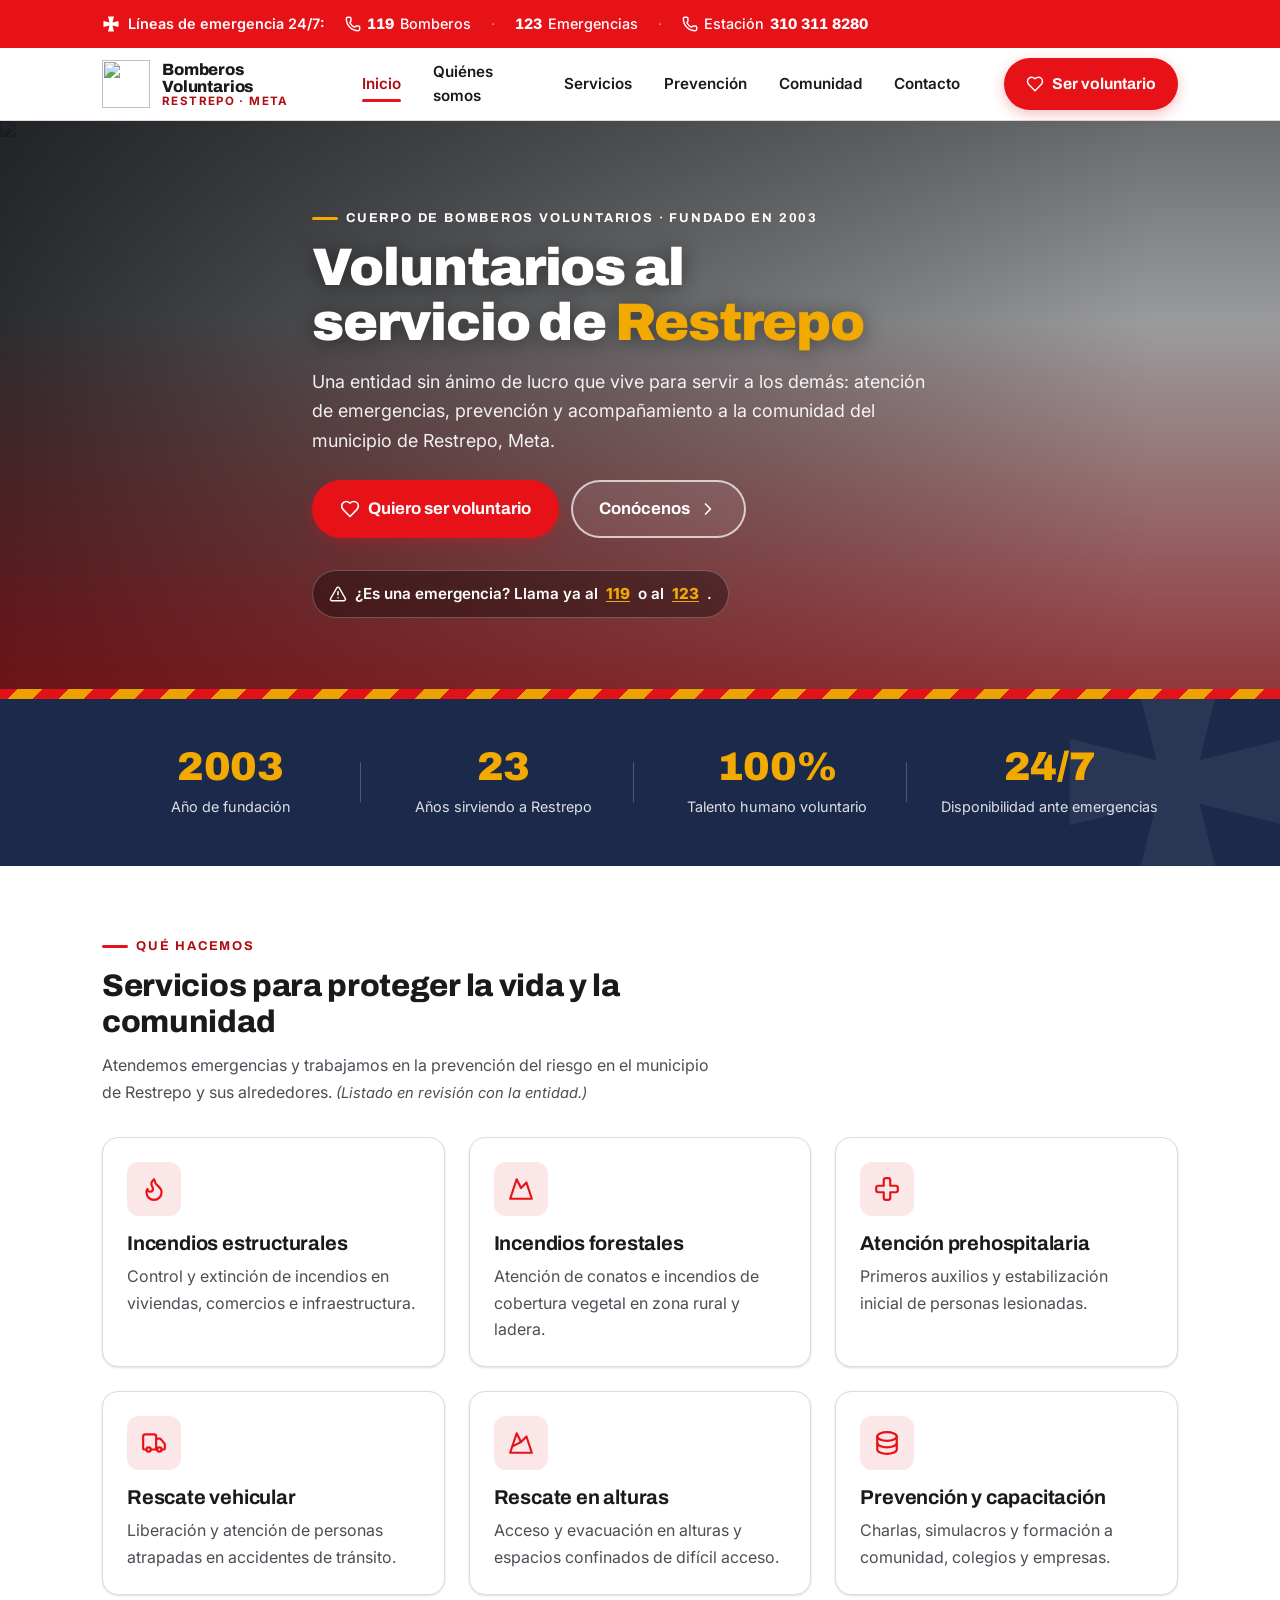
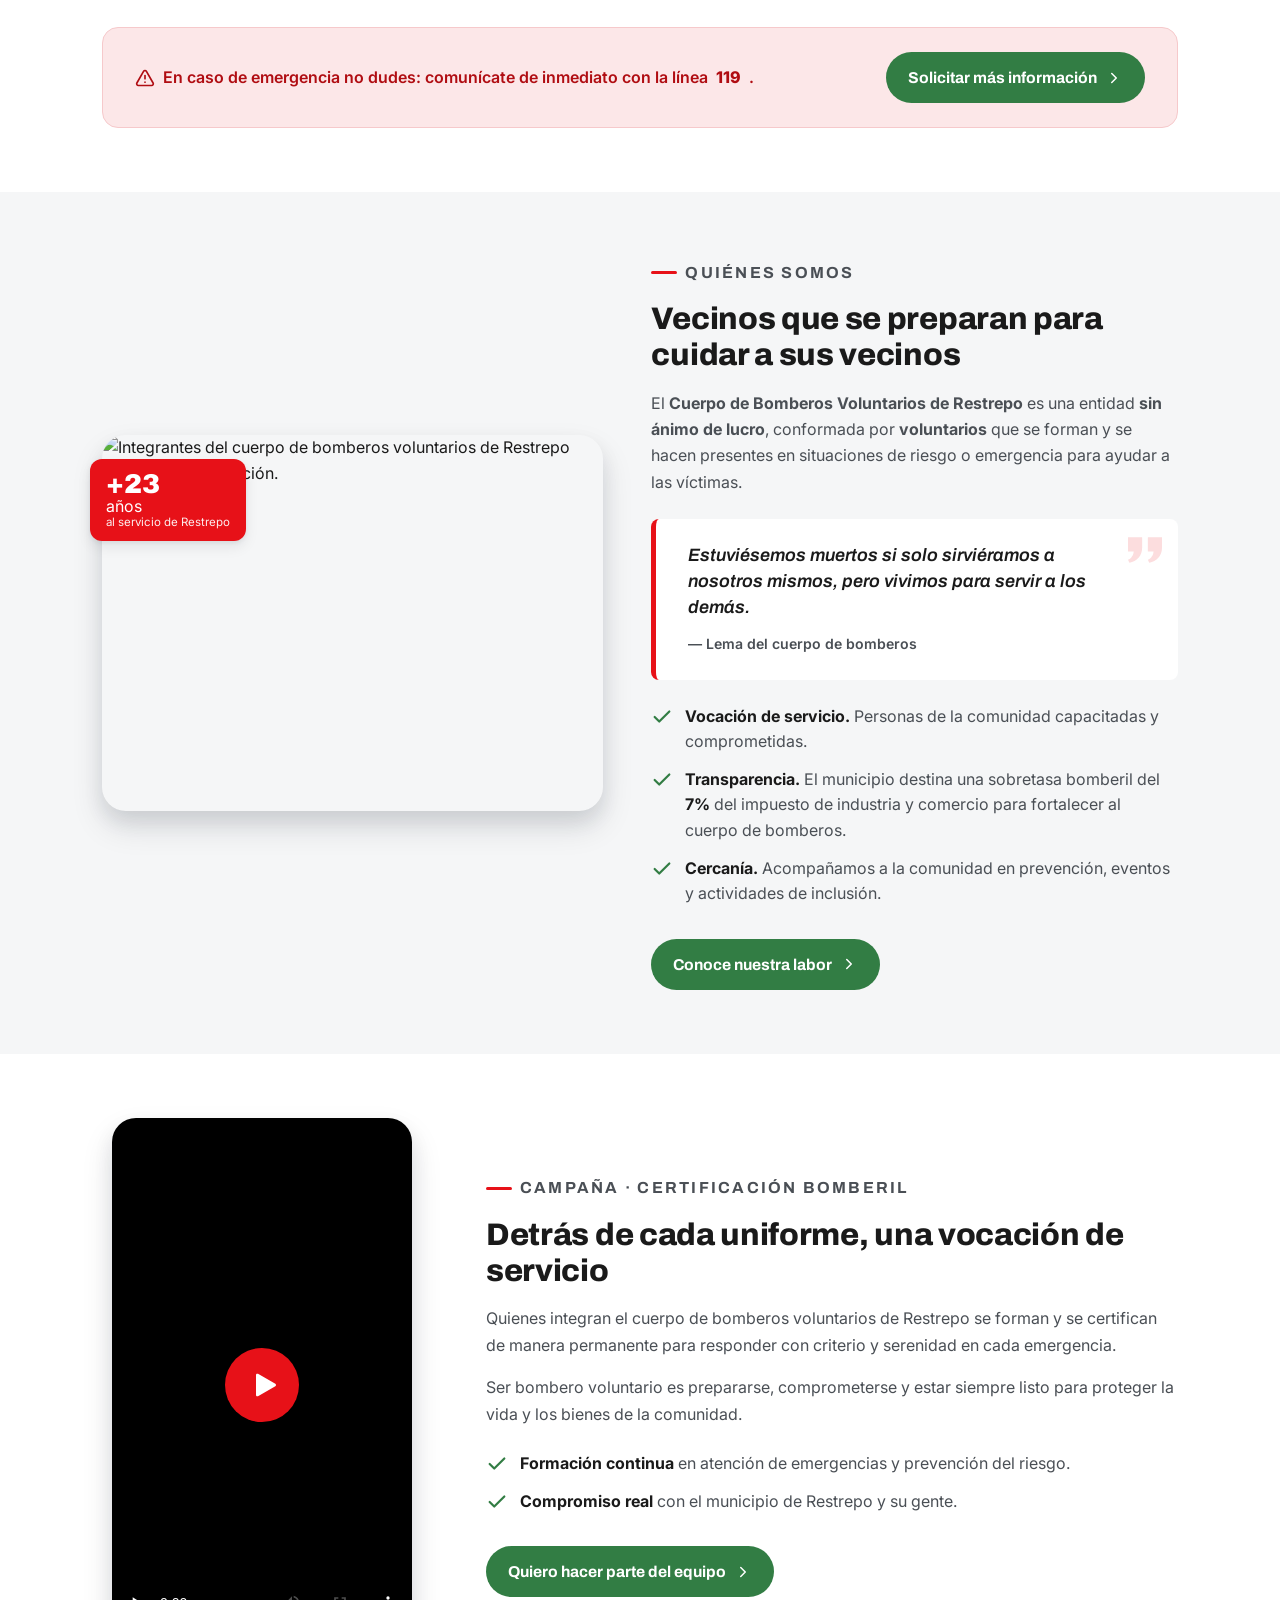
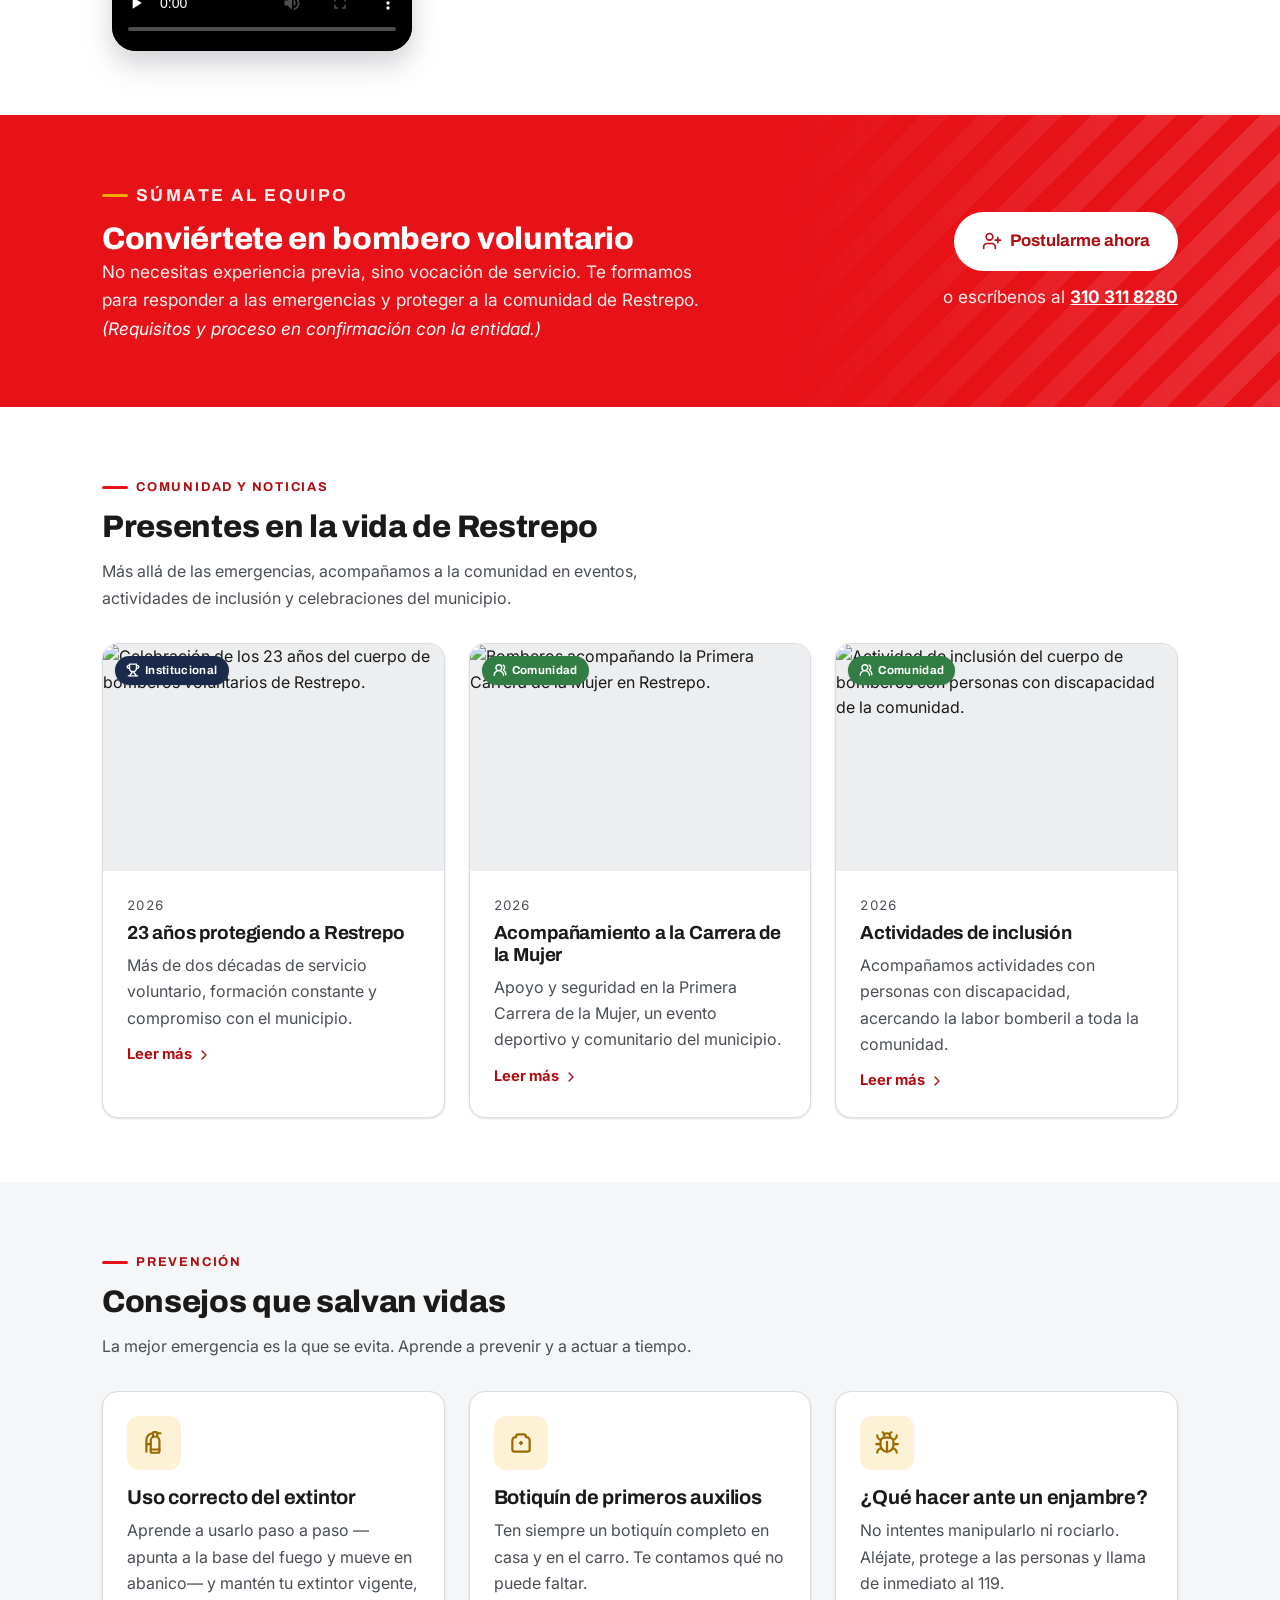
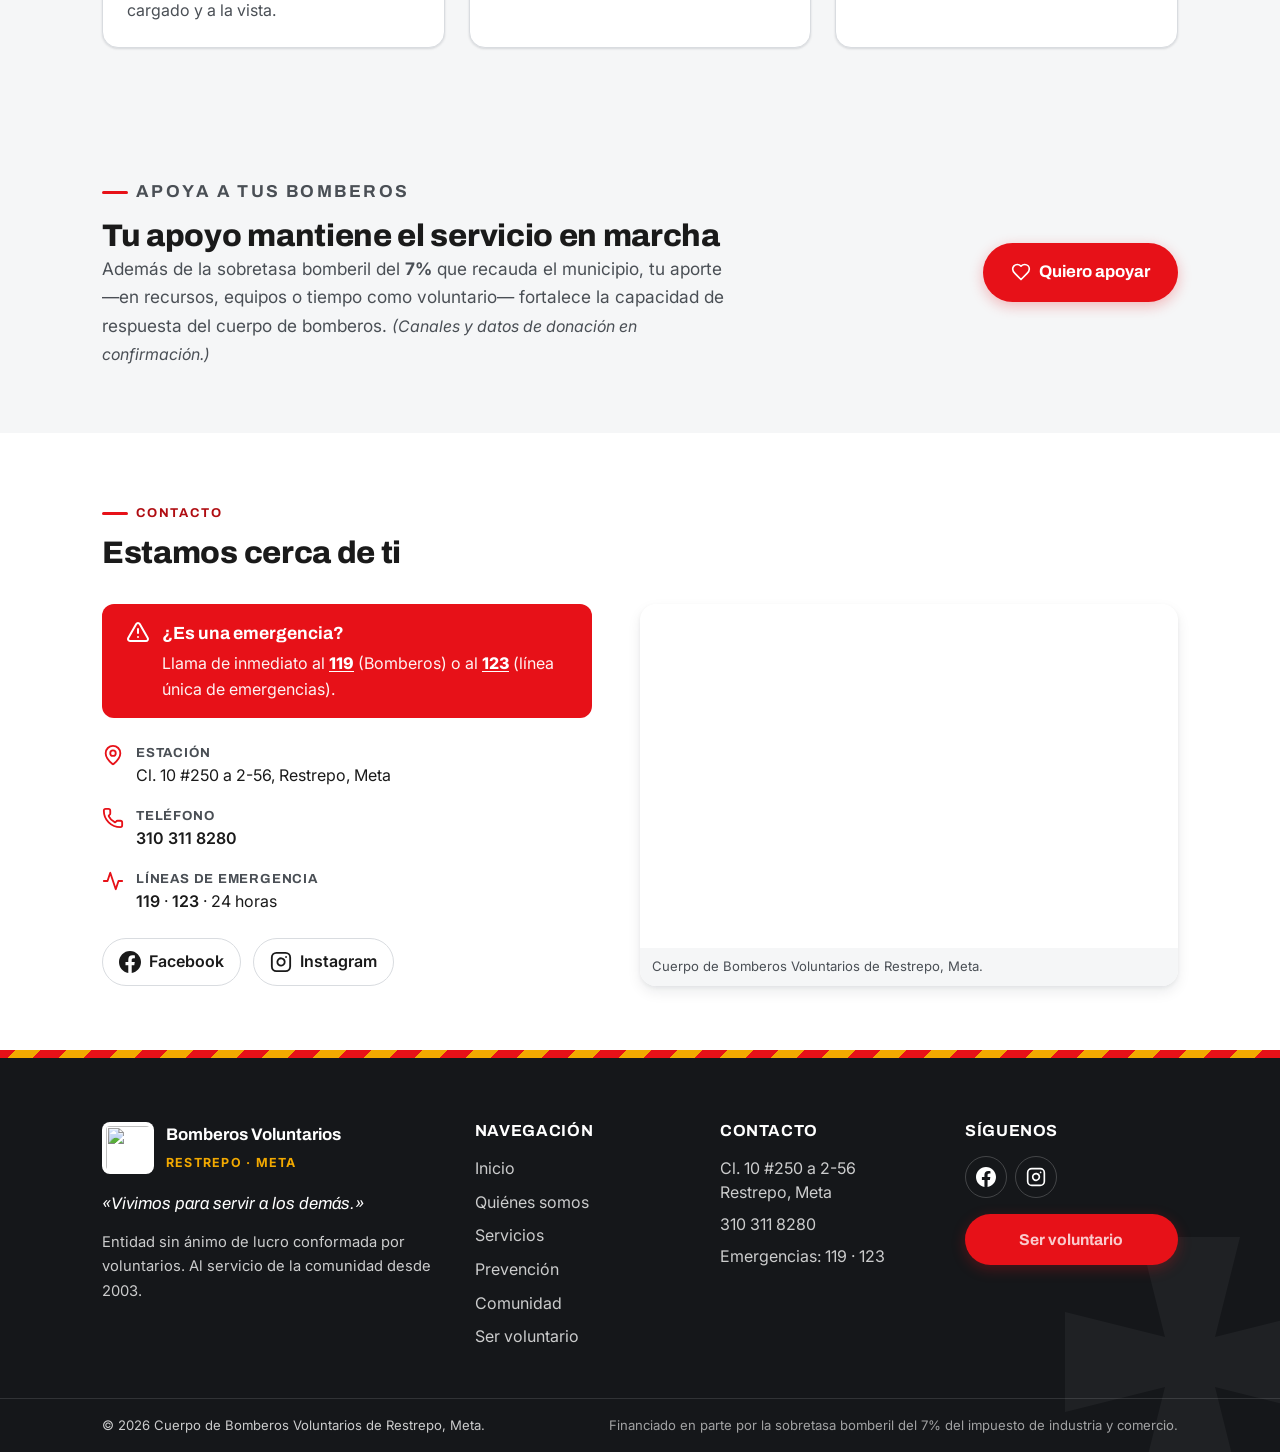
==== web/index.html @ 1cd90f81 "Landing page Bomberos Restrepo + despliegue Railway (Caddy) - Sitio estatico en web/ (HTML/CSS/JS): " ====
<!DOCTYPE html>
<html lang="es-CO">
<head>
  <meta charset="UTF-8" />
  <meta name="viewport" content="width=device-width, initial-scale=1" />
  <meta name="theme-color" content="#E71118" />

  <!-- SEO -->
  <title>Bomberos Voluntarios de Restrepo (Meta) — Al servicio de la comunidad</title>
  <meta name="description" content="Cuerpo de Bomberos Voluntarios de Restrepo, Meta. Sin ánimo de lucro, al servicio de la comunidad desde 2003. Conoce nuestros servicios, hazte voluntario y apóyanos. Emergencias 119 · 123." />
  <link rel="canonical" href="https://bomberosrestrepo.org/" />

  <!-- Open Graph / Twitter -->
  <meta property="og:type" content="website" />
  <meta property="og:url" content="https://bomberosrestrepo.org/" />
  <meta property="og:locale" content="es_CO" />
  <meta property="og:site_name" content="Bomberos Voluntarios de Restrepo" />
  <meta property="og:title" content="Bomberos Voluntarios de Restrepo (Meta)" />
  <meta property="og:description" content="Voluntarios al servicio de Restrepo desde 2003. Servicios, voluntariado y cómo apoyarnos. Emergencias 119 · 123." />
  <meta property="og:image" content="https://res.cloudinary.com/dxpt1bcki/image/upload/f_auto,q_auto,w_1200,h_630,c_fill,g_auto/v1/bomberos-restrepo/foto-grupal" />
  <meta property="og:image:width" content="1200" />
  <meta property="og:image:height" content="630" />
  <meta property="og:image:alt" content="Equipo de bomberos voluntarios de Restrepo frente a la estación y sus máquinas." />
  <meta name="twitter:card" content="summary_large_image" />
  <meta name="twitter:image:alt" content="Equipo de bomberos voluntarios de Restrepo frente a la estación y sus máquinas." />

  <!-- Favicon (logo Cloudinary; pendiente versión SVG oficial) -->
  <link rel="icon" type="image/png" href="https://res.cloudinary.com/dxpt1bcki/image/upload/f_auto,q_auto,w_64,h_64,c_fit/v1/bomberos-restrepo/loogo-bomberos-sin-fondo" />
  <link rel="apple-touch-icon" href="https://res.cloudinary.com/dxpt1bcki/image/upload/f_auto,q_auto,w_180,h_180,c_fit,b_white/v1/bomberos-restrepo/loogo-bomberos-sin-fondo" />

  <!-- Fuentes (prototipo: Google Fonts no bloqueante; producción: auto-alojar en /static/fonts/) -->
  <link rel="preconnect" href="https://fonts.googleapis.com" />
  <link rel="preconnect" href="https://fonts.gstatic.com" crossorigin />
  <link rel="preload" as="style" href="https://fonts.googleapis.com/css2?family=Archivo:wght@500;600;700;800;900&family=Inter:wght@400;500;600;700&display=swap" />
  <link href="https://fonts.googleapis.com/css2?family=Archivo:wght@500;600;700;800;900&family=Inter:wght@400;500;600;700&display=swap" rel="stylesheet" media="print" onload="this.media='all'" />
  <noscript><link href="https://fonts.googleapis.com/css2?family=Archivo:wght@500;600;700;800;900&family=Inter:wght@400;500;600;700&display=swap" rel="stylesheet" /></noscript>

  <!-- Preload del hero (LCP) -->
  <link rel="preload" as="image" fetchpriority="high"
    href="https://res.cloudinary.com/dxpt1bcki/image/upload/f_auto,q_auto,w_1600/v1/bomberos-restrepo/foto-grupal" />

  <!-- Marca JS activo antes de pintar (gobierna el estado inicial de .reveal) -->
  <script>document.documentElement.classList.add('js');</script>
  <link rel="stylesheet" href="assets/css/styles.css" />

  <!-- JSON-LD: Organización + Negocio local -->
  <script type="application/ld+json">
  {
    "@context": "https://schema.org",
    "@type": ["NGO", "FireStation", "LocalBusiness"],
    "name": "Cuerpo de Bomberos Voluntarios de Restrepo",
    "alternateName": "Bomberos Restrepo Meta",
    "url": "https://bomberosrestrepo.org/",
    "logo": "https://res.cloudinary.com/dxpt1bcki/image/upload/f_auto,q_auto,w_512/v1/bomberos-restrepo/logo-bomberos",
    "image": "https://res.cloudinary.com/dxpt1bcki/image/upload/f_auto,q_auto,w_1200/v1/bomberos-restrepo/foto-grupal",
    "description": "Entidad sin ánimo de lucro conformada por voluntarios, al servicio de la comunidad de Restrepo (Meta) desde 2003. Atención de emergencias, prevención y acompañamiento comunitario.",
    "slogan": "Estuviésemos muertos si solo sirviéramos a nosotros mismos, pero vivimos para servir a los demás",
    "foundingDate": "2003",
    "telephone": "+573103118280",
    "address": {
      "@type": "PostalAddress",
      "streetAddress": "Cl. 10 #250 a 2-56",
      "addressLocality": "Restrepo",
      "addressRegion": "Meta",
      "addressCountry": "CO"
    },
    "geo": {
      "@type": "GeoCoordinates",
      "latitude": 4.256225,
      "longitude": -73.571052
    },
    "hasMap": "https://www.google.com/maps?q=4.256225,-73.571052",
    "sameAs": [
      "https://www.facebook.com/bomberos.restrepometa",
      "https://www.instagram.com/bomberosrestrepometa"
    ],
    "areaServed": "Restrepo, Meta, Colombia"
  }
  </script>
</head>

<body>
  <a class="skip-link" href="#main">Saltar al contenido principal</a>

  <!-- =================== BARRA SUPERIOR STICKY (emergencia + navbar) =================== -->
  <div class="topbar" id="topbar">

    <!-- Barra de emergencia -->
    <div class="emergency-bar">
      <div class="container emergency-bar__inner">
        <span class="emergency-bar__label">
          <svg class="ico" width="18" height="18" viewBox="0 0 24 24" fill="currentColor" aria-hidden="true"><path d="M10 10 8 2h8l-2 8 8-2v8l-8-2 2 8H8l2-8-8 2V8z"/></svg>
          <span class="u-hide-mobile">Líneas de emergencia 24/7:</span>
        </span>
        <a class="emergency-bar__line" href="tel:119" aria-label="Llamar a Bomberos, línea de emergencia 119">
          <svg class="ico" width="16" height="16" viewBox="0 0 24 24" fill="none" stroke="currentColor" stroke-width="2.2" stroke-linecap="round" stroke-linejoin="round" aria-hidden="true"><path d="M13.832 16.568a1 1 0 0 0 1.213-.303l.355-.465A2 2 0 0 1 17 15h3a2 2 0 0 1 2 2v3a2 2 0 0 1-2 2A18 18 0 0 1 2 4a2 2 0 0 1 2-2h3a2 2 0 0 1 2 2v3a2 2 0 0 1-.8 1.6l-.468.351a1 1 0 0 0-.292 1.233 14 14 0 0 0 6.392 6.384"/></svg>
          <strong>119</strong> <span class="u-hide-mobile">Bomberos</span>
        </a>
        <span class="emergency-bar__sep" aria-hidden="true">·</span>
        <a class="emergency-bar__line" href="tel:123" aria-label="Llamar a la línea única de emergencias 123">
          <strong>123</strong> <span class="u-hide-mobile">Emergencias</span>
        </a>
        <span class="emergency-bar__sep" aria-hidden="true">·</span>
        <a class="emergency-bar__line emergency-bar__line--phone" href="tel:+573103118280" aria-label="Llamar a la estación, 310 311 8280">
          <svg class="ico" width="16" height="16" viewBox="0 0 24 24" fill="none" stroke="currentColor" stroke-width="2.2" stroke-linecap="round" stroke-linejoin="round" aria-hidden="true"><path d="M13.832 16.568a1 1 0 0 0 1.213-.303l.355-.465A2 2 0 0 1 17 15h3a2 2 0 0 1 2 2v3a2 2 0 0 1-2 2A18 18 0 0 1 2 4a2 2 0 0 1 2-2h3a2 2 0 0 1 2 2v3a2 2 0 0 1-.8 1.6l-.468.351a1 1 0 0 0-.292 1.233 14 14 0 0 0 6.392 6.384"/></svg>
          <span class="u-hide-mobile">Estación </span><strong>310 311 8280</strong>
        </a>
      </div>
    </div>

    <!-- Navbar -->
    <header class="site-header" id="site-header">
      <div class="container site-header__inner">
        <a class="brand" href="#inicio" aria-label="Inicio — Bomberos Voluntarios de Restrepo">
          <img class="brand__logo"
            src="https://res.cloudinary.com/dxpt1bcki/image/upload/f_auto,q_auto,w_120,c_fit/v1/bomberos-restrepo/loogo-bomberos-sin-fondo"
            alt="" width="56" height="56" decoding="async" aria-hidden="true" />
          <span class="brand__text">
            <span class="brand__name">Bomberos Voluntarios</span>
            <span class="brand__place">Restrepo · Meta</span>
          </span>
        </a>

        <nav class="nav" aria-label="Navegación principal">
          <button class="nav__toggle" id="navToggle" aria-expanded="false" aria-controls="navMenu" aria-label="Abrir menú de navegación">
            <svg class="nav__toggle-open" width="26" height="26" viewBox="0 0 24 24" fill="none" stroke="currentColor" stroke-width="2.2" stroke-linecap="round" stroke-linejoin="round" aria-hidden="true"><path d="M4 6h16M4 12h16M4 18h16"/></svg>
            <svg class="nav__toggle-close" width="26" height="26" viewBox="0 0 24 24" fill="none" stroke="currentColor" stroke-width="2.2" stroke-linecap="round" stroke-linejoin="round" aria-hidden="true"><path d="M18 6 6 18M6 6l12 12"/></svg>
          </button>

          <div class="nav__menu" id="navMenu">
            <button class="nav__close" id="navClose" type="button" aria-label="Cerrar menú de navegación">
              <svg width="26" height="26" viewBox="0 0 24 24" fill="none" stroke="currentColor" stroke-width="2.2" stroke-linecap="round" stroke-linejoin="round" aria-hidden="true"><path d="M18 6 6 18M6 6l12 12"/></svg>
            </button>
            <ul class="nav__list">
              <li><a class="nav__link" href="#inicio" aria-current="page">Inicio</a></li>
              <li><a class="nav__link" href="#quienes-somos">Quiénes somos</a></li>
              <li><a class="nav__link" href="#servicios">Servicios</a></li>
              <li><a class="nav__link" href="#prevencion">Prevención</a></li>
              <li><a class="nav__link" href="#comunidad">Comunidad</a></li>
              <li><a class="nav__link" href="#contacto">Contacto</a></li>
            </ul>
            <a class="btn btn--primary nav__cta" href="#voluntariado">
              <svg class="ico" width="18" height="18" viewBox="0 0 24 24" fill="none" stroke="currentColor" stroke-width="2" stroke-linecap="round" stroke-linejoin="round" aria-hidden="true"><path d="M19 14c1.49-1.46 3-3.21 3-5.5A5.5 5.5 0 0 0 16.5 3c-1.76 0-3 .5-4.5 2-1.5-1.5-2.74-2-4.5-2A5.5 5.5 0 0 0 2 8.5c0 2.3 1.5 4.05 3 5.5l7 7Z"/></svg>
            Ser voluntario</a>
          </div>
        </nav>
      </div>
    </header>
  </div>
  <div class="nav__scrim" id="navScrim" hidden></div>

  <main id="main">

    <!-- =================== HERO =================== -->
    <section class="hero" id="inicio">
      <div class="hero__media">
        <img class="hero__img"
          src="https://res.cloudinary.com/dxpt1bcki/image/upload/f_auto,q_auto,w_1600/v1/bomberos-restrepo/foto-grupal"
          srcset="https://res.cloudinary.com/dxpt1bcki/image/upload/f_auto,q_auto,w_768/v1/bomberos-restrepo/foto-grupal 768w,
                  https://res.cloudinary.com/dxpt1bcki/image/upload/f_auto,q_auto,w_1280/v1/bomberos-restrepo/foto-grupal 1280w,
                  https://res.cloudinary.com/dxpt1bcki/image/upload/f_auto,q_auto,w_1920/v1/bomberos-restrepo/foto-grupal 1920w"
          sizes="100vw"
          alt="Equipo de bomberos voluntarios de Restrepo en uniforme frente a la estación y sus máquinas."
          width="1600" height="1067" fetchpriority="high" decoding="async" />
      </div>
      <div class="hero__overlay" aria-hidden="true"></div>
      <div class="hero__chevrons" aria-hidden="true"></div>

      <div class="container hero__content">
        <p class="kicker kicker--light">Cuerpo de Bomberos Voluntarios · Fundado en 2003</p>
        <h1 class="hero__title">Voluntarios al servicio de <span class="text-accent hero__place">Restrepo</span></h1>
        <p class="hero__lede">Una entidad sin ánimo de lucro que vive para servir a los demás:
          atención de emergencias, prevención y acompañamiento a la comunidad del municipio de Restrepo, Meta.</p>
        <div class="hero__actions">
          <a class="btn btn--primary btn--lg" href="#voluntariado">
            <svg class="ico" width="20" height="20" viewBox="0 0 24 24" fill="none" stroke="currentColor" stroke-width="2" stroke-linecap="round" stroke-linejoin="round" aria-hidden="true"><path d="M19 14c1.49-1.46 3-3.21 3-5.5A5.5 5.5 0 0 0 16.5 3c-1.76 0-3 .5-4.5 2-1.5-1.5-2.74-2-4.5-2A5.5 5.5 0 0 0 2 8.5c0 2.3 1.5 4.05 3 5.5l7 7Z"/></svg>
          Quiero ser voluntario</a>
          <a class="btn btn--ghost-light btn--lg" href="#quienes-somos">
            Conócenos
            <svg class="ico" width="20" height="20" viewBox="0 0 24 24" fill="none" stroke="currentColor" stroke-width="2" stroke-linecap="round" stroke-linejoin="round" aria-hidden="true"><path d="m9 18 6-6-6-6"/></svg>
          </a>
        </div>
        <p class="hero__emergency">
          <svg class="ico" width="18" height="18" viewBox="0 0 24 24" fill="none" stroke="currentColor" stroke-width="2" stroke-linecap="round" stroke-linejoin="round" aria-hidden="true"><path d="m21.73 18-8-14a2 2 0 0 0-3.48 0l-8 14A2 2 0 0 0 4 21h16a2 2 0 0 0 1.73-3Z"/><path d="M12 9v4"/><path d="M12 17h.01"/></svg>
          ¿Es una emergencia? Llama ya al <a href="tel:119">119</a> o al <a href="tel:123">123</a>.
        </p>
      </div>
    </section>

    <!-- =================== STATS =================== -->
    <section class="stats" aria-label="Cifras del cuerpo de bomberos">
      <div class="container stats__grid">
        <div class="stat reveal">
          <span class="stat__num" data-count="2003" data-suffix="" data-plain="true">2003</span>
          <span class="stat__label">Año de fundación</span>
        </div>
        <div class="stat reveal" data-reveal-delay="60">
          <span class="stat__num" data-count="23" data-suffix="">23</span>
          <span class="stat__label">Años sirviendo a Restrepo</span>
        </div>
        <div class="stat reveal" data-reveal-delay="120">
          <span class="stat__num" data-count="100" data-suffix="%">100%</span>
          <span class="stat__label">Talento humano voluntario</span>
        </div>
        <div class="stat reveal" data-reveal-delay="180">
          <span class="stat__num stat__num--text">24/7</span>
          <span class="stat__label">Disponibilidad ante emergencias</span>
        </div>
      </div>
    </section>

    <!-- =================== SERVICIOS =================== -->
    <section class="section" id="servicios">
      <div class="container">
        <header class="section-heading reveal">
          <p class="kicker">Qué hacemos</p>
          <h2>Servicios para proteger la vida y la comunidad</h2>
          <p class="section-heading__sub">Atendemos emergencias y trabajamos en la prevención del riesgo en el municipio de
            Restrepo y sus alrededores. <span class="muted-note">(Listado en revisión con la entidad.)</span></p>
        </header>

        <ul class="grid grid--services">
          <li class="card card--service reveal">
            <span class="card__icon" aria-hidden="true">
              <svg width="26" height="26" viewBox="0 0 24 24" fill="none" stroke="currentColor" stroke-width="2" stroke-linecap="round" stroke-linejoin="round"><path d="M8.5 14.5A2.5 2.5 0 0 0 11 12c0-1.38-.5-2-1-3-1.072-2.143-.224-4.054 2-6 .5 2.5 2 4.9 4 6.5 2 1.6 3 3.5 3 5.5a7 7 0 1 1-14 0c0-1.153.433-2.294 1-3a2.5 2.5 0 0 0 2.5 2.5z"/></svg>
            </span>
            <h3 class="card__title">Incendios estructurales</h3>
            <p class="card__text">Control y extinción de incendios en viviendas, comercios e infraestructura.</p>
          </li>
          <li class="card card--service reveal" data-reveal-delay="40">
            <span class="card__icon" aria-hidden="true">
              <svg width="26" height="26" viewBox="0 0 24 24" fill="none" stroke="currentColor" stroke-width="2" stroke-linecap="round" stroke-linejoin="round"><path d="m8 3 4 8 5-5 5 15H2L8 3z"/></svg>
            </span>
            <h3 class="card__title">Incendios forestales</h3>
            <p class="card__text">Atención de conatos e incendios de cobertura vegetal en zona rural y ladera.</p>
          </li>
          <li class="card card--service reveal" data-reveal-delay="80">
            <span class="card__icon" aria-hidden="true">
              <svg width="26" height="26" viewBox="0 0 24 24" fill="none" stroke="currentColor" stroke-width="2" stroke-linecap="round" stroke-linejoin="round"><path d="M11 2a2 2 0 0 0-2 2v5H4a2 2 0 0 0-2 2v2a2 2 0 0 0 2 2h5v5a2 2 0 0 0 2 2h2a2 2 0 0 0 2-2v-5h5a2 2 0 0 0 2-2v-2a2 2 0 0 0-2-2h-5V4a2 2 0 0 0-2-2h-2z"/></svg>
            </span>
            <h3 class="card__title">Atención prehospitalaria</h3>
            <p class="card__text">Primeros auxilios y estabilización inicial de personas lesionadas.</p>
          </li>
          <li class="card card--service reveal">
            <span class="card__icon" aria-hidden="true">
              <svg width="26" height="26" viewBox="0 0 24 24" fill="none" stroke="currentColor" stroke-width="2" stroke-linecap="round" stroke-linejoin="round"><path d="M14 18V6a2 2 0 0 0-2-2H4a2 2 0 0 0-2 2v11a1 1 0 0 0 1 1h2"/><path d="M15 18H9"/><path d="M19 18h2a1 1 0 0 0 1-1v-3.65a1 1 0 0 0-.22-.624l-3.48-4.35A1 1 0 0 0 17.52 8H14"/><circle cx="17" cy="18" r="2"/><circle cx="7" cy="18" r="2"/></svg>
            </span>
            <h3 class="card__title">Rescate vehicular</h3>
            <p class="card__text">Liberación y atención de personas atrapadas en accidentes de tránsito.</p>
          </li>
          <li class="card card--service reveal" data-reveal-delay="40">
            <span class="card__icon" aria-hidden="true">
              <svg width="26" height="26" viewBox="0 0 24 24" fill="none" stroke="currentColor" stroke-width="2" stroke-linecap="round" stroke-linejoin="round"><path d="m8 3 4 8 5-5 5 15H2L8 3z"/><path d="M4.14 15.08 12 11"/></svg>
            </span>
            <h3 class="card__title">Rescate en alturas</h3>
            <p class="card__text">Acceso y evacuación en alturas y espacios confinados de difícil acceso.</p>
          </li>
          <li class="card card--service reveal" data-reveal-delay="80">
            <span class="card__icon" aria-hidden="true">
              <svg width="26" height="26" viewBox="0 0 24 24" fill="none" stroke="currentColor" stroke-width="2" stroke-linecap="round" stroke-linejoin="round"><path d="M12 22c4.97 0 9-1.79 9-4V6c0-2.21-4.03-4-9-4S3 3.79 3 6v12c0 2.21 4.03 4 9 4Z"/><path d="M3 6c0 2.21 4.03 4 9 4s9-1.79 9-4"/><path d="M3 12c0 2.21 4.03 4 9 4s9-1.79 9-4"/></svg>
            </span>
            <h3 class="card__title">Prevención y capacitación</h3>
            <p class="card__text">Charlas, simulacros y formación a comunidad, colegios y empresas.</p>
          </li>
        </ul>

        <div class="services__foot reveal">
          <p class="services__foot-text">
            <svg class="ico" width="20" height="20" viewBox="0 0 24 24" fill="none" stroke="currentColor" stroke-width="2" stroke-linecap="round" stroke-linejoin="round" aria-hidden="true"><path d="m21.73 18-8-14a2 2 0 0 0-3.48 0l-8 14A2 2 0 0 0 4 21h16a2 2 0 0 0 1.73-3Z"/><path d="M12 9v4"/><path d="M12 17h.01"/></svg>
            En caso de emergencia no dudes: comunícate de inmediato con la línea <strong>119</strong>.
          </p>
          <a class="btn btn--secondary" href="#contacto">Solicitar más información
            <svg class="ico" width="18" height="18" viewBox="0 0 24 24" fill="none" stroke="currentColor" stroke-width="2" stroke-linecap="round" stroke-linejoin="round" aria-hidden="true"><path d="m9 18 6-6-6-6"/></svg>
          </a>
        </div>
      </div>
    </section>

    <!-- =================== QUIÉNES SOMOS =================== -->
    <section class="section section--surface" id="quienes-somos">
      <div class="container split">
        <div class="split__media reveal">
          <div class="framed">
            <img
              src="https://res.cloudinary.com/dxpt1bcki/image/upload/f_auto,q_auto,w_800/v1/bomberos-restrepo/foto-grupal"
              srcset="https://res.cloudinary.com/dxpt1bcki/image/upload/f_auto,q_auto,w_640/v1/bomberos-restrepo/foto-grupal 640w,
                      https://res.cloudinary.com/dxpt1bcki/image/upload/f_auto,q_auto,w_960/v1/bomberos-restrepo/foto-grupal 960w"
              sizes="(min-width: 768px) 45vw, 90vw"
              alt="Integrantes del cuerpo de bomberos voluntarios de Restrepo posando en la estación."
              width="800" height="600" loading="lazy" decoding="async" />
            <span class="framed__badge">
              <strong>+23</strong> años
              <small>al servicio de Restrepo</small>
            </span>
          </div>
        </div>

        <div class="split__body reveal" data-reveal-delay="80">
          <p class="kicker">Quiénes somos</p>
          <h2>Vecinos que se preparan para cuidar a sus vecinos</h2>
          <p>El <strong>Cuerpo de Bomberos Voluntarios de Restrepo</strong> es una entidad
            <strong>sin ánimo de lucro</strong>, conformada por <strong>voluntarios</strong> que se forman
            y se hacen presentes en situaciones de riesgo o emergencia para ayudar a las víctimas.</p>

          <blockquote class="quote">
            <svg class="quote__mark" width="34" height="34" viewBox="0 0 24 24" fill="currentColor" aria-hidden="true"><path d="M9.983 3v7.391c0 5.704-3.731 9.57-8.983 10.609l-.995-2.151c2.432-.917 3.995-3.638 3.995-5.849h-4v-10h9.983zm14.017 0v7.391c0 5.704-3.748 9.571-9 10.609l-.996-2.151c2.433-.917 3.996-3.638 3.996-5.849h-3.983v-10h9.983z"/></svg>
            <p>Estuviésemos muertos si solo sirviéramos a nosotros mismos, pero vivimos para servir a los demás.</p>
            <cite>— Lema del cuerpo de bomberos</cite>
          </blockquote>

          <ul class="feature-list">
            <li>
              <svg class="ico ico--check" width="22" height="22" viewBox="0 0 24 24" fill="none" stroke="currentColor" stroke-width="2.4" stroke-linecap="round" stroke-linejoin="round" aria-hidden="true"><path d="M20 6 9 17l-5-5"/></svg>
              <span><strong>Vocación de servicio.</strong> Personas de la comunidad capacitadas y comprometidas.</span>
            </li>
            <li>
              <svg class="ico ico--check" width="22" height="22" viewBox="0 0 24 24" fill="none" stroke="currentColor" stroke-width="2.4" stroke-linecap="round" stroke-linejoin="round" aria-hidden="true"><path d="M20 6 9 17l-5-5"/></svg>
              <span><strong>Transparencia.</strong> El municipio destina una sobretasa bomberil del <strong>7%</strong> del impuesto de industria y comercio para fortalecer al cuerpo de bomberos.</span>
            </li>
            <li>
              <svg class="ico ico--check" width="22" height="22" viewBox="0 0 24 24" fill="none" stroke="currentColor" stroke-width="2.4" stroke-linecap="round" stroke-linejoin="round" aria-hidden="true"><path d="M20 6 9 17l-5-5"/></svg>
              <span><strong>Cercanía.</strong> Acompañamos a la comunidad en prevención, eventos y actividades de inclusión.</span>
            </li>
          </ul>

          <a class="btn btn--secondary" href="#comunidad">Conoce nuestra labor
            <svg class="ico" width="18" height="18" viewBox="0 0 24 24" fill="none" stroke="currentColor" stroke-width="2" stroke-linecap="round" stroke-linejoin="round" aria-hidden="true"><path d="m9 18 6-6-6-6"/></svg>
          </a>
        </div>
      </div>
    </section>

    <!-- =================== VIDEO DESTACADO =================== -->
    <section class="section video-feature" aria-label="Video institucional">
      <div class="container split split--video">
        <div class="video-frame reveal" id="video">
          <video class="video__el"
            preload="none"
            playsinline
            controls
            width="720" height="1280"
            poster="https://res.cloudinary.com/dxpt1bcki/video/upload/q_auto,w_640,so_2/v1/bomberos-restrepo/campana-certificado-bomberil.jpg">
            <source src="https://res.cloudinary.com/dxpt1bcki/video/upload/f_auto,q_auto/v1/bomberos-restrepo/campana-certificado-bomberil.mp4" type="video/mp4" />
            Tu navegador no admite video HTML5. Puedes ver nuestro contenido en
            <a href="https://www.facebook.com/bomberos.restrepometa">Facebook</a>.
          </video>
          <button class="video__play" id="videoPlay" type="button" aria-label="Reproducir video del cuerpo de bomberos">
            <svg width="32" height="32" viewBox="0 0 24 24" fill="currentColor" aria-hidden="true"><path d="M6 4.5v15a1 1 0 0 0 1.5.86l13-7.5a1 1 0 0 0 0-1.72l-13-7.5A1 1 0 0 0 6 4.5z"/></svg>
          </button>
        </div>

        <div class="video-info reveal" data-reveal-delay="80">
          <p class="kicker">Campaña · Certificación bomberil</p>
          <h2>Detrás de cada uniforme, una vocación de servicio</h2>
          <p>Quienes integran el cuerpo de bomberos voluntarios de Restrepo se forman y se certifican de manera permanente para responder con criterio y serenidad en cada emergencia.</p>
          <p>Ser bombero voluntario es prepararse, comprometerse y estar siempre listo para proteger la vida y los bienes de la comunidad.</p>
          <ul class="feature-list">
            <li>
              <svg class="ico ico--check" width="22" height="22" viewBox="0 0 24 24" fill="none" stroke="currentColor" stroke-width="2.4" stroke-linecap="round" stroke-linejoin="round" aria-hidden="true"><path d="M20 6 9 17l-5-5"/></svg>
              <span><strong>Formación continua</strong> en atención de emergencias y prevención del riesgo.</span>
            </li>
            <li>
              <svg class="ico ico--check" width="22" height="22" viewBox="0 0 24 24" fill="none" stroke="currentColor" stroke-width="2.4" stroke-linecap="round" stroke-linejoin="round" aria-hidden="true"><path d="M20 6 9 17l-5-5"/></svg>
              <span><strong>Compromiso real</strong> con el municipio de Restrepo y su gente.</span>
            </li>
          </ul>
          <a class="btn btn--secondary" href="#voluntariado">Quiero hacer parte del equipo
            <svg class="ico" width="18" height="18" viewBox="0 0 24 24" fill="none" stroke="currentColor" stroke-width="2" stroke-linecap="round" stroke-linejoin="round" aria-hidden="true"><path d="m9 18 6-6-6-6"/></svg>
          </a>
        </div>
      </div>
    </section>

    <!-- =================== CTA VOLUNTARIADO =================== -->
    <section class="cta-band cta-band--volunteer" id="voluntariado">
      <div class="cta-band__chevrons" aria-hidden="true"></div>
      <div class="container cta-band__inner reveal">
        <div class="cta-band__text">
          <p class="kicker kicker--light">Súmate al equipo</p>
          <h2>Conviértete en bombero voluntario</h2>
          <p>No necesitas experiencia previa, sino vocación de servicio. Te formamos para responder a las
            emergencias y proteger a la comunidad de Restrepo. <span class="muted-light">(Requisitos y proceso en confirmación con la entidad.)</span></p>
        </div>
        <div class="cta-band__actions">
          <a class="btn btn--on-red btn--lg" href="#contacto">
            <svg class="ico" width="20" height="20" viewBox="0 0 24 24" fill="none" stroke="currentColor" stroke-width="2" stroke-linecap="round" stroke-linejoin="round" aria-hidden="true"><path d="M16 21v-2a4 4 0 0 0-4-4H6a4 4 0 0 0-4 4v2"/><circle cx="9" cy="7" r="4"/><path d="M22 11h-6"/><path d="M19 8v6"/></svg>
          Postularme ahora</a>
          <p class="cta-band__note">o escríbenos al <a href="tel:+573103118280">310 311 8280</a></p>
        </div>
      </div>
    </section>

    <!-- =================== COMUNIDAD / NOTICIAS =================== -->
    <section class="section" id="comunidad">
      <div class="container">
        <header class="section-heading reveal">
          <p class="kicker">Comunidad y noticias</p>
          <h2>Presentes en la vida de Restrepo</h2>
          <p class="section-heading__sub">Más allá de las emergencias, acompañamos a la comunidad en eventos,
            actividades de inclusión y celebraciones del municipio.</p>
        </header>

        <ul class="grid grid--posts">
          <li class="card card--post reveal">
            <a class="card__link" href="#comunidad">
              <div class="card__media">
                <img src="https://res.cloudinary.com/dxpt1bcki/image/upload/f_auto,q_auto,w_640,ar_3:2,c_fill,g_auto/v1/bomberos-restrepo/23-anos-de-bomberos"
                  alt="Celebración de los 23 años del cuerpo de bomberos voluntarios de Restrepo."
                  width="600" height="400" loading="lazy" decoding="async" />
                <span class="badge badge--inst">
                  <svg width="14" height="14" viewBox="0 0 24 24" fill="none" stroke="currentColor" stroke-width="2.4" stroke-linecap="round" stroke-linejoin="round" aria-hidden="true"><path d="M6 9H4.5a2.5 2.5 0 0 1 0-5H6"/><path d="M18 9h1.5a2.5 2.5 0 0 0 0-5H18"/><path d="M4 22h16"/><path d="M10 14.66V17c0 .55-.47.98-.97 1.21C7.85 18.75 7 20.24 7 22"/><path d="M14 14.66V17c0 .55.47.98.97 1.21C16.15 18.75 17 20.24 17 22"/><path d="M18 2H6v7a6 6 0 0 0 12 0V2Z"/></svg>
                  Institucional</span>
              </div>
              <div class="card__body">
                <time class="card__date" datetime="2026">2026</time>
                <h3 class="card__title">23 años protegiendo a Restrepo</h3>
                <p class="card__text">Más de dos décadas de servicio voluntario, formación constante y compromiso con el municipio.</p>
                <span class="card__more">Leer más
                  <svg class="ico" width="16" height="16" viewBox="0 0 24 24" fill="none" stroke="currentColor" stroke-width="2" stroke-linecap="round" stroke-linejoin="round" aria-hidden="true"><path d="m9 18 6-6-6-6"/></svg>
                </span>
              </div>
            </a>
          </li>

          <li class="card card--post reveal" data-reveal-delay="60">
            <a class="card__link" href="#comunidad">
              <div class="card__media">
                <img src="https://res.cloudinary.com/dxpt1bcki/image/upload/f_auto,q_auto,w_640,ar_3:2,c_fill,g_auto/v1/bomberos-restrepo/acompanamiento-primera-carrera-de-la-mujer-mujer"
                  alt="Bomberos acompañando la Primera Carrera de la Mujer en Restrepo."
                  width="600" height="400" loading="lazy" decoding="async" />
                <span class="badge badge--comm">
                  <svg width="14" height="14" viewBox="0 0 24 24" fill="none" stroke="currentColor" stroke-width="2.4" stroke-linecap="round" stroke-linejoin="round" aria-hidden="true"><path d="M18 21a8 8 0 0 0-16 0"/><circle cx="10" cy="8" r="5"/><path d="M22 20c0-3.37-2-6.5-4-8a5 5 0 0 0-.45-8.3"/></svg>
                  Comunidad</span>
              </div>
              <div class="card__body">
                <time class="card__date" datetime="2026">2026</time>
                <h3 class="card__title">Acompañamiento a la Carrera de la Mujer</h3>
                <p class="card__text">Apoyo y seguridad en la Primera Carrera de la Mujer, un evento deportivo y comunitario del municipio.</p>
                <span class="card__more">Leer más
                  <svg class="ico" width="16" height="16" viewBox="0 0 24 24" fill="none" stroke="currentColor" stroke-width="2" stroke-linecap="round" stroke-linejoin="round" aria-hidden="true"><path d="m9 18 6-6-6-6"/></svg>
                </span>
              </div>
            </a>
          </li>

          <li class="card card--post reveal" data-reveal-delay="120">
            <a class="card__link" href="#comunidad">
              <div class="card__media">
                <img src="https://res.cloudinary.com/dxpt1bcki/video/upload/q_auto,w_640,ar_3:2,c_fill,so_4/v1/bomberos-restrepo/actividad-personas-con-discapacidad-en-bomberos.jpg"
                  alt="Actividad de inclusión del cuerpo de bomberos con personas con discapacidad de la comunidad."
                  width="600" height="400" loading="lazy" decoding="async" />
                <span class="badge badge--comm">
                  <svg width="14" height="14" viewBox="0 0 24 24" fill="none" stroke="currentColor" stroke-width="2.4" stroke-linecap="round" stroke-linejoin="round" aria-hidden="true"><path d="M18 21a8 8 0 0 0-16 0"/><circle cx="10" cy="8" r="5"/><path d="M22 20c0-3.37-2-6.5-4-8a5 5 0 0 0-.45-8.3"/></svg>
                  Comunidad</span>
              </div>
              <div class="card__body">
                <time class="card__date" datetime="2026">2026</time>
                <h3 class="card__title">Actividades de inclusión</h3>
                <p class="card__text">Acompañamos actividades con personas con discapacidad, acercando la labor bomberil a toda la comunidad.</p>
                <span class="card__more">Leer más
                  <svg class="ico" width="16" height="16" viewBox="0 0 24 24" fill="none" stroke="currentColor" stroke-width="2" stroke-linecap="round" stroke-linejoin="round" aria-hidden="true"><path d="m9 18 6-6-6-6"/></svg>
                </span>
              </div>
            </a>
          </li>
        </ul>
      </div>
    </section>

    <!-- =================== PREVENCIÓN =================== -->
    <section class="section section--surface" id="prevencion">
      <div class="container">
        <header class="section-heading reveal">
          <p class="kicker">Prevención</p>
          <h2>Consejos que salvan vidas</h2>
          <p class="section-heading__sub">La mejor emergencia es la que se evita. Aprende a prevenir y a actuar a tiempo.</p>
        </header>

        <ul class="grid grid--prevention">
          <li class="card card--tip reveal">
            <span class="card__icon card__icon--accent" aria-hidden="true">
              <svg width="26" height="26" viewBox="0 0 24 24" fill="none" stroke="currentColor" stroke-width="2" stroke-linecap="round" stroke-linejoin="round"><path d="M15 6.5V3a1 1 0 0 0-1-1h-2a1 1 0 0 0-1 1v3.5"/><path d="M9 18h8"/><path d="M18 3h-3"/><path d="M11 3a6 6 0 0 0-6 6v11"/><path d="M5 13h4"/><path d="M17 10a4 4 0 0 0-8 0v10a1 1 0 0 0 1 1h6a1 1 0 0 0 1-1Z"/></svg>
            </span>
            <h3 class="card__title">Uso correcto del extintor</h3>
            <p class="card__text">Aprende a usarlo paso a paso —apunta a la base del fuego y mueve en abanico— y mantén tu extintor vigente, cargado y a la vista.</p>
          </li>
          <li class="card card--tip reveal" data-reveal-delay="60">
            <span class="card__icon card__icon--accent" aria-hidden="true">
              <svg width="26" height="26" viewBox="0 0 24 24" fill="none" stroke="currentColor" stroke-width="2" stroke-linecap="round" stroke-linejoin="round"><path d="M11 12h2"/><path d="M12 11v2"/><path d="M9.5 4h5a2 2 0 0 1 2 2v.5h.5a3 3 0 0 1 3 3V18a2 2 0 0 1-2 2H6a2 2 0 0 1-2-2V9.5a3 3 0 0 1 3-3h.5V6a2 2 0 0 1 2-2Z"/></svg>
            </span>
            <h3 class="card__title">Botiquín de primeros auxilios</h3>
            <p class="card__text">Ten siempre un botiquín completo en casa y en el carro. Te contamos qué no puede faltar.</p>
          </li>
          <li class="card card--tip reveal" data-reveal-delay="120">
            <span class="card__icon card__icon--accent" aria-hidden="true">
              <svg width="26" height="26" viewBox="0 0 24 24" fill="none" stroke="currentColor" stroke-width="2" stroke-linecap="round" stroke-linejoin="round"><path d="m8 2 1.88 1.88"/><path d="M14.12 3.88 16 2"/><path d="M9 7.13v-1a3.003 3.003 0 1 1 6 0v1"/><path d="M12 20c-3.3 0-6-2.7-6-6v-3a4 4 0 0 1 4-4h4a4 4 0 0 1 4 4v3c0 3.3-2.7 6-6 6"/><path d="M12 20v-9"/><path d="M6.53 9C4.6 8.8 3 7.1 3 5"/><path d="M6 13H2"/><path d="M3 21c0-2.1 1.7-3.9 3.8-4"/><path d="M20.97 5c0 2.1-1.6 3.8-3.5 4"/><path d="M22 13h-4"/><path d="M17.2 17c2.1.1 3.8 1.9 3.8 4"/></svg>
            </span>
            <h3 class="card__title">¿Qué hacer ante un enjambre?</h3>
            <p class="card__text">No intentes manipularlo ni rociarlo. Aléjate, protege a las personas y llama de inmediato al 119.</p>
          </li>
        </ul>
      </div>
    </section>

    <!-- =================== CTA DONACIONES / APOYO =================== -->
    <section class="cta-band cta-band--support">
      <div class="container cta-band__inner reveal">
        <div class="cta-band__text">
          <p class="kicker">Apoya a tus bomberos</p>
          <h2>Tu apoyo mantiene el servicio en marcha</h2>
          <p>Además de la sobretasa bomberil del <strong>7%</strong> que recauda el municipio, tu aporte —en recursos,
            equipos o tiempo como voluntario— fortalece la capacidad de respuesta del cuerpo de bomberos.
            <span class="muted-note">(Canales y datos de donación en confirmación.)</span></p>
        </div>
        <div class="cta-band__actions">
          <a class="btn btn--primary btn--lg" href="#contacto">
            <svg class="ico" width="20" height="20" viewBox="0 0 24 24" fill="none" stroke="currentColor" stroke-width="2" stroke-linecap="round" stroke-linejoin="round" aria-hidden="true"><path d="M19 14c1.49-1.46 3-3.21 3-5.5A5.5 5.5 0 0 0 16.5 3c-1.76 0-3 .5-4.5 2-1.5-1.5-2.74-2-4.5-2A5.5 5.5 0 0 0 2 8.5c0 2.3 1.5 4.05 3 5.5l7 7Z"/></svg>
          Quiero apoyar</a>
        </div>
      </div>
    </section>

    <!-- =================== CONTACTO / UBICACIÓN =================== -->
    <section class="section" id="contacto">
      <div class="container">
        <header class="section-heading reveal">
          <p class="kicker">Contacto</p>
          <h2>Estamos cerca de ti</h2>
        </header>

        <div class="contact">
          <div class="contact__info reveal">
            <div class="alert-emergency">
              <svg class="ico" width="24" height="24" viewBox="0 0 24 24" fill="none" stroke="currentColor" stroke-width="2" stroke-linecap="round" stroke-linejoin="round" aria-hidden="true"><path d="m21.73 18-8-14a2 2 0 0 0-3.48 0l-8 14A2 2 0 0 0 4 21h16a2 2 0 0 0 1.73-3Z"/><path d="M12 9v4"/><path d="M12 17h.01"/></svg>
              <div>
                <strong>¿Es una emergencia?</strong>
                <p>Llama de inmediato al <a href="tel:119">119</a> (Bomberos) o al <a href="tel:123">123</a> (línea única de emergencias).</p>
              </div>
            </div>

            <ul class="contact__list">
              <li>
                <svg class="ico" width="22" height="22" viewBox="0 0 24 24" fill="none" stroke="currentColor" stroke-width="2" stroke-linecap="round" stroke-linejoin="round" aria-hidden="true"><path d="M20 10c0 4.993-5.539 10.193-7.399 11.799a1 1 0 0 1-1.202 0C9.539 20.193 4 14.993 4 10a8 8 0 0 1 16 0"/><circle cx="12" cy="10" r="3"/></svg>
                <div><span class="contact__label">Estación</span> Cl. 10 #250 a 2-56, Restrepo, Meta</div>
              </li>
              <li>
                <svg class="ico" width="22" height="22" viewBox="0 0 24 24" fill="none" stroke="currentColor" stroke-width="2" stroke-linecap="round" stroke-linejoin="round" aria-hidden="true"><path d="M13.832 16.568a1 1 0 0 0 1.213-.303l.355-.465A2 2 0 0 1 17 15h3a2 2 0 0 1 2 2v3a2 2 0 0 1-2 2A18 18 0 0 1 2 4a2 2 0 0 1 2-2h3a2 2 0 0 1 2 2v3a2 2 0 0 1-.8 1.6l-.468.351a1 1 0 0 0-.292 1.233 14 14 0 0 0 6.392 6.384"/></svg>
                <div><span class="contact__label">Teléfono</span> <a href="tel:+573103118280">310 311 8280</a></div>
              </li>
              <li>
                <svg class="ico" width="22" height="22" viewBox="0 0 24 24" fill="none" stroke="currentColor" stroke-width="2" stroke-linecap="round" stroke-linejoin="round" aria-hidden="true"><path d="M22 12h-4l-3 9L9 3l-3 9H2"/></svg>
                <div><span class="contact__label">Líneas de emergencia</span> <a href="tel:119">119</a> · <a href="tel:123">123</a> · 24 horas</div>
              </li>
            </ul>

            <div class="contact__social">
              <a class="social-link" href="https://www.facebook.com/bomberos.restrepometa" aria-label="Facebook de Bomberos Restrepo" rel="noopener" target="_blank">
                <svg width="22" height="22" viewBox="0 0 24 24" fill="currentColor" aria-hidden="true"><path d="M24 12.07C24 5.4 18.63 0 12 0S0 5.4 0 12.07C0 18.1 4.39 23.1 10.13 24v-8.44H7.08v-3.49h3.05V9.41c0-3.02 1.79-4.69 4.53-4.69 1.31 0 2.68.24 2.68.24v2.97h-1.51c-1.49 0-1.96.93-1.96 1.89v2.25h3.33l-.53 3.49h-2.8V24C19.61 23.1 24 18.1 24 12.07z"/></svg>
                <span>Facebook</span>
              </a>
              <a class="social-link" href="https://www.instagram.com/bomberosrestrepometa" aria-label="Instagram de Bomberos Restrepo" rel="noopener" target="_blank">
                <svg width="22" height="22" viewBox="0 0 24 24" fill="none" stroke="currentColor" stroke-width="2" stroke-linecap="round" stroke-linejoin="round" aria-hidden="true"><rect width="20" height="20" x="2" y="2" rx="5" ry="5"/><path d="M16 11.37A4 4 0 1 1 12.63 8 4 4 0 0 1 16 11.37z"/><line x1="17.5" x2="17.51" y1="6.5" y2="6.5"/></svg>
                <span>Instagram</span>
              </a>
            </div>
          </div>

          <div class="contact__map reveal" data-reveal-delay="80">
            <iframe
              title="Mapa — Cuerpo de Bomberos Voluntarios de Restrepo, Meta"
              src="https://www.google.com/maps/embed?pb=!1m18!1m12!1m3!1d7957.629815788822!2d-73.57105181045802!3d4.256225482157726!2m3!1f0!2f0!3f0!3m2!1i1024!2i768!4f13.1!3m3!1m2!1s0x8e3fd380e5f66e4f%3A0xefad17445aad64b8!2sCuerpo%20De%20Bomberos%20Voluntarios%20De%20Restrepo!5e0!3m2!1sen!2sco!4v1782794023115!5m2!1sen!2sco"
              width="100%" height="100%" style="border:0" allowfullscreen loading="lazy" referrerpolicy="strict-origin-when-cross-origin"></iframe>
            <p class="contact__map-note">Cuerpo de Bomberos Voluntarios de Restrepo, Meta.</p>
          </div>
        </div>
      </div>
    </section>
  </main>

  <!-- =================== FOOTER =================== -->
  <footer class="site-footer">
    <div class="site-footer__chevrons" aria-hidden="true"></div>
    <div class="container site-footer__grid">
      <div class="site-footer__col site-footer__brand">
        <div class="footer-brand">
          <img src="https://res.cloudinary.com/dxpt1bcki/image/upload/f_auto,q_auto,w_120,c_fit/v1/bomberos-restrepo/loogo-bomberos-sin-fondo"
            alt="" width="60" height="60" loading="lazy" decoding="async" aria-hidden="true" />
          <div>
            <strong>Bomberos Voluntarios</strong>
            <span>Restrepo · Meta</span>
          </div>
        </div>
        <p class="site-footer__motto">«Vivimos para servir a los demás.»</p>
        <p class="site-footer__nature">Entidad sin ánimo de lucro conformada por voluntarios. Al servicio de la comunidad desde 2003.</p>
      </div>

      <nav class="site-footer__col" aria-label="Enlaces del sitio">
        <h2 class="site-footer__title">Navegación</h2>
        <ul>
          <li><a href="#inicio">Inicio</a></li>
          <li><a href="#quienes-somos">Quiénes somos</a></li>
          <li><a href="#servicios">Servicios</a></li>
          <li><a href="#prevencion">Prevención</a></li>
          <li><a href="#comunidad">Comunidad</a></li>
          <li><a href="#voluntariado">Ser voluntario</a></li>
        </ul>
      </nav>

      <div class="site-footer__col">
        <h2 class="site-footer__title">Contacto</h2>
        <ul class="site-footer__contact">
          <li>Cl. 10 #250 a 2-56<br>Restrepo, Meta</li>
          <li><a href="tel:+573103118280">310 311 8280</a></li>
          <li>Emergencias: <a href="tel:119">119</a> · <a href="tel:123">123</a></li>
        </ul>
      </div>

      <div class="site-footer__col">
        <h2 class="site-footer__title">Síguenos</h2>
        <div class="site-footer__social">
          <a href="https://www.facebook.com/bomberos.restrepometa" aria-label="Facebook" rel="noopener" target="_blank">
            <svg width="20" height="20" viewBox="0 0 24 24" fill="currentColor" aria-hidden="true"><path d="M24 12.07C24 5.4 18.63 0 12 0S0 5.4 0 12.07C0 18.1 4.39 23.1 10.13 24v-8.44H7.08v-3.49h3.05V9.41c0-3.02 1.79-4.69 4.53-4.69 1.31 0 2.68.24 2.68.24v2.97h-1.51c-1.49 0-1.96.93-1.96 1.89v2.25h3.33l-.53 3.49h-2.8V24C19.61 23.1 24 18.1 24 12.07z"/></svg>
          </a>
          <a href="https://www.instagram.com/bomberosrestrepometa" aria-label="Instagram" rel="noopener" target="_blank">
            <svg width="20" height="20" viewBox="0 0 24 24" fill="none" stroke="currentColor" stroke-width="2" stroke-linecap="round" stroke-linejoin="round" aria-hidden="true"><rect width="20" height="20" x="2" y="2" rx="5" ry="5"/><path d="M16 11.37A4 4 0 1 1 12.63 8 4 4 0 0 1 16 11.37z"/><line x1="17.5" x2="17.51" y1="6.5" y2="6.5"/></svg>
          </a>
        </div>
        <a class="btn btn--primary btn--block" href="#voluntariado">Ser voluntario</a>
      </div>
    </div>

    <div class="site-footer__bar">
      <div class="container site-footer__bar-inner">
        <p>© <span id="year">2026</span> Cuerpo de Bomberos Voluntarios de Restrepo, Meta.</p>
        <p class="site-footer__transparency">Financiado en parte por la sobretasa bomberil del 7% del impuesto de industria y comercio.</p>
      </div>
    </div>
  </footer>

  <script src="assets/js/main.js" defer></script>
</body>
</html>
---- web/assets/css/styles.css ----
/* ============================================================
   Bomberos Voluntarios de Restrepo — Landing
   Sistema de diseño en código. Tokens = fuente de verdad (PLAN §3.2).
   ============================================================ */

/* ---------- TOKENS ---------- */
:root {
  /* Color (extraído del logo oficial) */
  --color-primary:        #E71118;
  --color-primary-hover:  #B00D12;
  --color-primary-contrast:#FFFFFF;
  --color-secondary:      #327D44;
  --color-secondary-hover:#2A6B3A;
  --color-accent:         #F2A900;
  --color-accent-deep:    #9A6900; /* dorado oscurecido para iconos/texto sobre crema (AA) */
  --color-emergency:      var(--color-primary);

  /* Galón/chevron bomberil (motivo de marca, periodo único tokenizado) */
  --chevron-period: 18px;
  --chevron-band: repeating-linear-gradient(-45deg, var(--color-primary) 0 var(--chevron-period), var(--color-accent) var(--chevron-period) calc(var(--chevron-period) * 2));

  --color-bg:             #FFFFFF;
  --color-surface:        #F5F6F7;
  --color-surface-2:      #ECEEF0;
  --color-border:         #D9DCE0;

  --color-text:           #1A1A1A;
  --color-text-muted:     #4A4F55;

  --color-ink:            #15171A; /* tinta profunda para bandas oscuras */
  --color-navy:           #1B2A4A; /* navy de los uniformes */
  --color-focus:          var(--color-navy); /* anillo de foco = navy (no rojo) */
  --color-error:          #B00020; /* reservado: validación de formularios (Fase 2) */

  /* Tipografía */
  --font-head: 'Archivo', system-ui, -apple-system, sans-serif;
  --font-body: 'Inter', system-ui, -apple-system, sans-serif;

  /* Espaciado 4/8 */
  --space-1:4px; --space-2:8px; --space-3:12px; --space-4:16px;
  --space-5:24px; --space-6:32px; --space-7:48px; --space-8:64px; --space-9:96px;

  /* Radios */
  --radius-sm:4px; --radius-md:8px; --radius-lg:12px; --radius-xl:16px; --radius-2xl:24px; --radius-pill:999px;

  /* Sombras */
  --shadow-1: 0 1px 2px rgba(16,24,40,.06), 0 1px 3px rgba(16,24,40,.08);
  --shadow-2: 0 2px 4px rgba(16,24,40,.06), 0 6px 14px rgba(16,24,40,.08);
  --shadow-3: 0 10px 20px rgba(16,24,40,.08), 0 16px 32px rgba(16,24,40,.12);

  /* Layout */
  --container-xl:1140px;
  --gutter: var(--space-4);
  --header-h: 72px;

  /* Z-index */
  --z-sticky:20; --z-overlay:40; --z-modal:100;

  /* Motion */
  --ease-out: cubic-bezier(.16,1,.3,1);
  --ease-in:  cubic-bezier(.4,0,1,1);
  --dur-fast:150ms; --dur-base:220ms; --dur-slow:300ms;
}

@media (min-width: 1024px) { :root { --gutter: var(--space-6); } }

/* ---------- RESET / BASE ---------- */
*, *::before, *::after { box-sizing: border-box; }
* { margin: 0; }
html { -webkit-text-size-adjust: 100%; scroll-behavior: smooth; scroll-padding-top: calc(var(--topbar-h, 112px) + 8px); }

body {
  font-family: var(--font-body);
  font-size: 16px;
  line-height: 1.6;
  color: var(--color-text);
  background: var(--color-bg);
  -webkit-font-smoothing: antialiased;
  text-rendering: optimizeLegibility;
  overflow-x: hidden;
}

h1,h2,h3,h4 { font-family: var(--font-head); line-height: 1.15; font-weight: 800; letter-spacing: -.01em; color: var(--color-text); }
h2 { font-size: clamp(1.45rem, 1rem + 1.8vw, 1.95rem); }
h3 { font-size: 1.25rem; font-weight: 700; }
p { line-height: 1.65; }
a { color: var(--color-primary-hover); text-decoration: none; }
a:hover { text-decoration: underline; }
img, video, iframe { display: block; max-width: 100%; }
ul { list-style: none; padding: 0; }
button { font: inherit; cursor: pointer; }
:focus-visible { outline: 3px solid var(--color-focus); outline-offset: 2px; border-radius: 3px; }
::selection { background: var(--color-primary); color: #fff; }

/* ---------- UTILIDADES ---------- */
.container { width: 100%; max-width: var(--container-xl); margin-inline: auto; padding-inline: var(--gutter); }

.kicker {
  font-family: var(--font-head);
  font-weight: 700;
  font-size: .8rem;
  letter-spacing: .14em;
  text-transform: uppercase;
  color: var(--color-primary-hover);
  margin-bottom: var(--space-3);
  display: inline-flex; align-items: center; gap: var(--space-2);
}
.kicker::before { content: ""; width: 26px; height: 3px; border-radius: 2px; background: var(--color-primary); }
.kicker--light { color: #fff; }
.kicker--light::before { background: var(--color-accent); }

.text-accent { color: var(--color-accent); }
.muted-note { color: var(--color-text-muted); font-style: italic; font-weight: 400; font-size: .92em; }
.muted-light { color: #fff; font-style: italic; }
.ico { flex: none; }
.u-hide-mobile { display: none; }
@media (min-width: 600px) { .u-hide-mobile { display: inline; } }

.skip-link {
  position: absolute; left: var(--space-3); top: -120%;
  background: var(--color-navy); color: #fff; padding: var(--space-3) var(--space-4);
  border-radius: var(--radius-md); z-index: 1000; font-weight: 600;
  transition: top var(--dur-base) var(--ease-out);
}
.skip-link:focus { top: var(--space-3); }

/* Galón / chevron bomberil (motivo distintivo, decorativo) — periodo único vía --chevron-band */
.chevron-stripe { background-image: var(--chevron-band); }

/* ============================================================
   TOPBAR (emergencia + navbar) — sticky en conjunto
   ============================================================ */
.topbar { position: sticky; top: 0; z-index: var(--z-sticky); }

/* ---------- EMERGENCY BAR ---------- */
.emergency-bar {
  background: var(--color-emergency);
  color: #fff;
  font-size: .9rem;
}
.emergency-bar__inner {
  display: flex; align-items: center; flex-wrap: wrap;
  gap: 2px var(--space-3);
  min-height: 44px;
  padding-block: 2px;
  justify-content: center;
}
.emergency-bar__label { display: inline-flex; align-items: center; gap: var(--space-2); font-weight: 600; color: #fff; }
.emergency-bar__line {
  display: inline-flex; align-items: center; gap: 6px;
  color: #fff; font-weight: 500; text-decoration: none;
  padding: 6px 8px; border-radius: var(--radius-sm);
  min-height: 44px;
}
.emergency-bar__line strong { font-weight: 800; font-variant-numeric: tabular-nums; }
.emergency-bar__line:hover { background: rgba(0,0,0,.18); text-decoration: none; }
.emergency-bar__sep { color: rgba(255,255,255,.5); }
@media (min-width: 600px) { .emergency-bar__inner { justify-content: flex-start; } }

/* ---------- SITE HEADER / NAV ---------- */
/* OJO: nada de backdrop-filter/filter/transform aquí: crearía un bloque contenedor
   que atraparía al panel móvil .nav__menu (position:fixed) y rompería el overlay. */
.site-header {
  background: #fff;
  border-bottom: 1px solid var(--color-border);
  transition: box-shadow var(--dur-base) var(--ease-out);
}
.site-header.is-scrolled { box-shadow: var(--shadow-2); }
.site-header__inner {
  display: flex; align-items: center; justify-content: space-between;
  gap: var(--space-4); min-height: var(--header-h);
}

.brand { display: inline-flex; align-items: center; gap: var(--space-3); color: var(--color-text); text-decoration: none; }
.brand:hover { text-decoration: none; }
.brand__logo { width: 48px; height: 48px; object-fit: contain; }
.brand__text { display: flex; flex-direction: column; line-height: 1.05; }
.brand__name { font-family: var(--font-head); font-weight: 800; font-size: 1.02rem; letter-spacing: -.01em; }
.brand__place { font-size: .72rem; letter-spacing: .12em; text-transform: uppercase; color: var(--color-primary-hover); font-weight: 700; }

.nav { display: flex; align-items: center; }
.nav__toggle {
  display: inline-grid; place-items: center;
  width: 44px; height: 44px; border: 1px solid var(--color-border);
  background: #fff; border-radius: var(--radius-md); color: var(--color-text);
}
.nav__toggle-close { display: none; }
.nav[data-open="true"] .nav__toggle-open { display: none; }
.nav[data-open="true"] .nav__toggle-close { display: block; }

.nav__menu { display: flex; align-items: center; gap: var(--space-5); }
.nav__list { display: flex; align-items: center; gap: var(--space-2); }
.nav__link {
  display: inline-block; padding: 8px 12px; border-radius: var(--radius-md);
  color: var(--color-text); font-weight: 600; font-size: .95rem;
  position: relative; text-decoration: none;
  transition: color var(--dur-fast) var(--ease-out), background var(--dur-fast) var(--ease-out);
}
.nav__link:hover { color: var(--color-primary-hover); background: var(--color-surface); text-decoration: none; }
.nav__link[aria-current="page"] { color: var(--color-primary-hover); }
.nav__link[aria-current="page"]::after {
  content: ""; position: absolute; left: 12px; right: 12px; bottom: 2px;
  height: 3px; border-radius: 2px; background: var(--color-primary);
}
.nav__cta { margin-left: var(--space-2); }

/* Botón de cierre dentro del panel (en flujo, al tope del panel).
   Visible por defecto (móvil); se oculta en desktop (@media min-width:960). */
.nav__close {
  display: flex; align-items: center; justify-content: center; flex: none;
  align-self: flex-end;
  width: 44px; height: 44px; border-radius: var(--radius-pill);
  border: 1.5px solid var(--color-border); background: #fff; color: var(--color-text);
}
.nav__close:hover { background: var(--color-surface); border-color: var(--color-text-muted); }

.nav__scrim {
  position: fixed; inset: 0; background: rgba(20,23,26,.5);
  z-index: calc(var(--z-overlay) - 1); opacity: 0;
  transition: opacity var(--dur-base) var(--ease-out);
}
.nav__scrim.is-visible { opacity: 1; }

/* Mobile nav */
@media (max-width: 959px) {
  .nav__toggle { order: 2; }
  .nav__menu {
    position: fixed; top: 0; right: 0; bottom: 0;
    width: min(86vw, 360px);
    flex-direction: column; align-items: stretch; justify-content: flex-start;
    gap: var(--space-3); padding: var(--space-4) var(--space-5) var(--space-6);
    background: #fff; box-shadow: var(--shadow-3);
    z-index: var(--z-overlay);
    transform: translateX(100%);
    transition: transform var(--dur-base) var(--ease-out);
    overflow-y: auto;
  }
  .nav[data-open="true"] .nav__menu { transform: translateX(0); }
  .nav__list { flex-direction: column; align-items: stretch; gap: var(--space-1); }
  .nav__link { padding: 14px 12px; font-size: 1.05rem; border-radius: var(--radius-md); }
  .nav__link[aria-current="page"] { background: var(--color-surface); }
  .nav__link[aria-current="page"]::after { display: none; }
  .nav__cta { margin: var(--space-3) 0 0; width: 100%; justify-content: center; }
}
@media (min-width: 960px) {
  .nav__toggle { display: none; }
  .nav__close { display: none; }
  .nav__menu { transform: none !important; }
}

/* ============================================================
   BOTONES
   ============================================================ */
.btn {
  display: inline-flex; align-items: center; justify-content: center; gap: 8px;
  min-height: 44px; padding: 11px 20px;
  font-family: var(--font-head); font-weight: 700; font-size: .98rem;
  border: 2px solid transparent; border-radius: var(--radius-pill);
  text-decoration: none; cursor: pointer; white-space: nowrap;
  transition: transform var(--dur-fast) var(--ease-out), background var(--dur-fast) var(--ease-out),
              border-color var(--dur-fast) var(--ease-out), box-shadow var(--dur-fast) var(--ease-out), color var(--dur-fast) var(--ease-out);
}
.btn:hover { text-decoration: none; transform: translateY(-1px); }
.btn:active { transform: scale(.985); }
.btn--lg { min-height: 52px; padding: 14px 26px; font-size: 1.05rem; }
.btn--block { width: 100%; }

.btn--primary { background: var(--color-primary); color: #fff; box-shadow: 0 4px 14px rgba(231,17,24,.28); }
.btn--primary:hover { background: var(--color-primary-hover); box-shadow: 0 6px 18px rgba(231,17,24,.34); }

.btn--secondary { background: var(--color-secondary); color: #fff; }
.btn--secondary:hover { background: var(--color-secondary-hover); }

.btn--ghost-light { background: rgba(255,255,255,.08); color: #fff; border-color: rgba(255,255,255,.7); backdrop-filter: blur(4px); }
.btn--ghost-light:hover { background: #fff; color: var(--color-text); border-color: #fff; }

.btn--on-red { background: #fff; color: var(--color-primary-hover); }
.btn--on-red:hover { background: var(--color-accent); color: var(--color-text); }

/* ============================================================
   HERO
   ============================================================ */
.hero { position: relative; isolation: isolate; color: #fff; overflow: hidden; }
.hero__media { position: absolute; inset: 0; z-index: -2; }
.hero__img { width: 100%; height: 100%; object-fit: cover; object-position: center 35%; }
.hero__overlay {
  position: absolute; inset: 0; z-index: -1;
  background:
    linear-gradient(180deg, rgba(15,17,20,.62) 0%, rgba(15,17,20,.42) 35%, rgba(120,9,12,.82) 100%),
    linear-gradient(90deg, rgba(15,17,20,.80) 0%, rgba(15,17,20,.28) 60%, rgba(15,17,20,0) 90%);
}
/* franja de galón inferior */
.hero__chevrons {
  position: absolute; left: 0; right: 0; bottom: 0; height: 10px; z-index: 0;
  background-image: var(--chevron-band);
  opacity: .95;
}
.hero__content {
  position: relative; z-index: 1;
  padding-block: clamp(var(--space-7), 9vh, 104px);
  max-width: 720px;
}
.hero__title {
  color: #fff;
  font-size: clamp(2.1rem, 1.3rem + 3.8vw, 3.3rem);
  font-weight: 900; line-height: 1.04; letter-spacing: -.02em;
  text-shadow: 0 2px 20px rgba(0,0,0,.45);
  margin-bottom: var(--space-4);
  text-wrap: balance;
}
.hero__place { white-space: nowrap; }
.hero__lede {
  font-size: clamp(1rem, .96rem + .35vw, 1.12rem);
  color: rgba(255,255,255,.92); max-width: 58ch; margin-bottom: var(--space-5);
}
.hero__actions { display: flex; flex-wrap: wrap; gap: var(--space-3); margin-bottom: var(--space-6); }
.hero__emergency {
  display: inline-flex; align-items: center; gap: var(--space-2);
  font-size: .95rem; color: #fff; font-weight: 600;
  background: rgba(0,0,0,.35); padding: 10px 16px; border-radius: var(--radius-pill);
  border: 1px solid rgba(255,255,255,.25); backdrop-filter: blur(4px);
}
.hero__emergency a { color: var(--color-accent); font-weight: 800; text-decoration: underline; text-underline-offset: 2px; }
@media (max-width: 559px) {
  .hero__actions .btn { width: 100%; }
}

/* ============================================================
   STATS
   ============================================================ */
.stats { background: var(--color-navy); color: #fff; position: relative; overflow: hidden; }
/* Cruz bomberil como marca de agua (motivo de marca, decorativa) */
.stats::before {
  content: ""; position: absolute; z-index: 0; pointer-events: none;
  right: -28px; top: 50%; transform: translateY(-50%);
  width: 260px; height: 260px; opacity: .06;
  background: url("data:image/svg+xml,%3Csvg xmlns='http://www.w3.org/2000/svg' viewBox='0 0 24 24'%3E%3Cpath fill='%23ffffff' d='M10 10 8 2h8l-2 8 8-2v8l-8-2 2 8H8l2-8-8 2V8z'/%3E%3C/svg%3E") center/contain no-repeat;
}
.stats__grid {
  position: relative; z-index: 1;
  display: grid; grid-template-columns: repeat(2, 1fr);
  gap: var(--space-5) var(--space-4);
  padding-block: var(--space-7);
}
.stat { text-align: center; position: relative; }
/* Divisores: el patrón nth-child asume 4 stats (2 cols móvil, 4 cols ≥768). Si cambia el nº, revisar. */
.stat::after {
  content: ""; position: absolute; right: -2px; top: 50%; transform: translateY(-50%);
  width: 1px; height: 56%; background: rgba(255,255,255,.22);
}
.stat:nth-child(2n)::after { display: none; }
.stat__num {
  display: block; font-family: var(--font-head); font-weight: 900;
  font-size: clamp(1.8rem, 1.3rem + 2.2vw, 2.5rem); line-height: 1;
  color: var(--color-accent); font-variant-numeric: tabular-nums; letter-spacing: -.01em;
}
.stat__label { display: block; margin-top: var(--space-2); font-size: .9rem; color: rgba(255,255,255,.85); }
@media (min-width: 768px) {
  .stats__grid { grid-template-columns: repeat(4, 1fr); }
  .stat:nth-child(2n)::after { display: block; }
  .stat:last-child::after { display: none; }
}

/* ============================================================
   SECCIONES GENERALES
   ============================================================ */
.section { padding-block: clamp(var(--space-7), 6vw, var(--space-8)); }
.section--surface { background: var(--color-surface); }

.section-heading { max-width: 62ch; margin-bottom: var(--space-6); }
.section-heading h2 { margin-bottom: var(--space-3); }
.section-heading__sub { color: var(--color-text-muted); font-size: 1rem; }

.grid { display: grid; gap: var(--space-4); }
@media (min-width: 600px) { .grid { gap: var(--space-5); } }

.grid--services { grid-template-columns: repeat(2, 1fr); }
.grid--posts { grid-template-columns: 1fr; }
.grid--prevention { grid-template-columns: 1fr; }
@media (min-width: 600px) {
  .grid--services { grid-template-columns: repeat(2, 1fr); }
  .grid--prevention { grid-template-columns: repeat(2, 1fr); }
}
@media (min-width: 900px) {
  .grid--services { grid-template-columns: repeat(3, 1fr); }
  .grid--posts { grid-template-columns: repeat(3, 1fr); }
  .grid--prevention { grid-template-columns: repeat(3, 1fr); }
}

/* ============================================================
   CARDS
   ============================================================ */
.card { background: #fff; border: 1px solid var(--color-border); border-radius: var(--radius-xl); box-shadow: var(--shadow-1); }

/* card--service / card--tip */
.card--service, .card--tip { padding: var(--space-5); transition: transform var(--dur-base) var(--ease-out), box-shadow var(--dur-base) var(--ease-out), border-color var(--dur-base) var(--ease-out); }
.card--service:hover, .card--tip:hover { transform: translateY(-4px); box-shadow: var(--shadow-3); border-color: #cdd2d8; }
.card__icon {
  display: inline-grid; place-items: center;
  width: 54px; height: 54px; border-radius: var(--radius-lg);
  background: #FCE7E8; color: var(--color-primary);
  margin-bottom: var(--space-4);
}
.card__icon--accent { background: #FDF1D6; color: var(--color-accent-deep); }
.card__title { margin-bottom: var(--space-2); }
.card__text { color: var(--color-text-muted); }

/* card--post */
.card--post { overflow: hidden; padding: 0; }
.card--post .card__link { display: block; color: inherit; text-decoration: none; height: 100%; }
.card--post .card__link:hover { text-decoration: none; }
.card--post { transition: transform var(--dur-base) var(--ease-out), box-shadow var(--dur-base) var(--ease-out); }
.card--post:hover, .card--post:focus-within { transform: translateY(-4px); box-shadow: var(--shadow-3); }
.card__media { position: relative; aspect-ratio: 3 / 2; overflow: hidden; background: var(--color-surface-2); }
.card__media img { width: 100%; height: 100%; object-fit: cover; transition: transform var(--dur-slow) var(--ease-out); }
.card--post:hover .card__media img, .card--post:focus-within .card__media img { transform: scale(1.05); }
.card__body { padding: var(--space-5); }
.card__date { display: block; font-size: .82rem; color: var(--color-text-muted); font-variant-numeric: tabular-nums; letter-spacing: .02em; margin-bottom: 6px; }
.card--post .card__title { font-size: 1.18rem; margin-bottom: var(--space-2); }
.card__more { display: inline-flex; align-items: center; gap: 4px; margin-top: var(--space-3); color: var(--color-primary-hover); font-weight: 700; font-size: .92rem; }
.card--post:hover .card__more, .card--post:focus-within .card__more { gap: 8px; }

/* badge */
.badge {
  position: absolute; left: var(--space-3); top: var(--space-3);
  display: inline-flex; align-items: center; gap: 5px;
  padding: 5px 11px; border-radius: var(--radius-pill);
  font-family: var(--font-head); font-weight: 700; font-size: .72rem; letter-spacing: .03em;
  color: #fff; box-shadow: var(--shadow-1);
}
.badge--inst { background: var(--color-navy); }
.badge--comm { background: var(--color-secondary); }

/* services foot */
.services__foot {
  margin-top: var(--space-6); padding: var(--space-5) var(--space-6);
  background: #FCE7E8; border: 1px solid #F6C9CB; border-radius: var(--radius-xl);
  display: flex; flex-wrap: wrap; align-items: center; justify-content: space-between; gap: var(--space-4);
}
.services__foot-text { display: inline-flex; align-items: center; gap: var(--space-2); color: var(--color-primary-hover); font-weight: 600; }
.services__foot-text strong { font-weight: 800; }

/* ============================================================
   SPLIT (Quiénes somos)
   ============================================================ */
.split { display: grid; gap: var(--space-7); align-items: center; }
@media (min-width: 768px) { .split { grid-template-columns: minmax(0, 1fr) minmax(0, 1.05fr); gap: var(--space-7); } }

.framed { position: relative; }
.framed img { width: 100%; height: auto; border-radius: var(--radius-2xl); box-shadow: var(--shadow-3); aspect-ratio: 4 / 3; object-fit: cover; }
.framed::before {
  content: ""; position: absolute; inset: auto -14px -14px auto; width: 60%; height: 60%;
  border-right: 10px solid var(--color-accent); border-bottom: 10px solid var(--color-accent);
  border-bottom-right-radius: var(--radius-2xl); z-index: -1;
}
.framed__badge {
  position: absolute; left: -12px; top: 24px;
  display: flex; flex-direction: column; line-height: 1;
  background: var(--color-primary); color: #fff;
  padding: var(--space-3) var(--space-4); border-radius: var(--radius-lg);
  box-shadow: var(--shadow-2);
}
.framed__badge strong { font-family: var(--font-head); font-weight: 900; font-size: 1.7rem; }
.framed__badge small { font-size: .72rem; opacity: .92; margin-top: 3px; }

.split__body > p { color: var(--color-text-muted); margin-bottom: var(--space-4); font-size: 1rem; }
.split__body h2 { margin-bottom: var(--space-4); }

.quote {
  position: relative; margin: var(--space-5) 0;
  padding: var(--space-5) var(--space-5) var(--space-5) var(--space-6);
  background: var(--color-surface-2); border-left: 5px solid var(--color-primary);
  border-radius: var(--radius-md);
}
.section--surface .quote { background: #fff; }
.quote__mark { position: absolute; top: 14px; right: 16px; color: rgba(231,17,24,.14); }
.quote p { font-family: var(--font-head); font-weight: 600; font-size: 1.12rem; font-style: italic; color: var(--color-text); line-height: 1.45; padding-right: 44px; }
.quote cite { display: block; margin-top: var(--space-3); font-style: normal; font-size: .88rem; color: var(--color-text-muted); font-weight: 600; }

.feature-list { display: grid; gap: var(--space-3); margin: var(--space-5) 0 var(--space-6); }
.feature-list li { display: flex; gap: var(--space-3); align-items: flex-start; }
.feature-list span { color: var(--color-text-muted); }
.feature-list strong { color: var(--color-text); }
.ico--check { color: var(--color-secondary); margin-top: 2px; }

/* ============================================================
   VIDEO (vertical 9:16, en split con descripción)
   ============================================================ */
.split--video { align-items: center; }
@media (min-width: 768px) {
  .split--video { grid-template-columns: minmax(0, 320px) minmax(0, 1fr); gap: var(--space-8); }
}
.video-frame {
  position: relative;
  width: 100%; max-width: 300px; margin-inline: auto;
  aspect-ratio: 9 / 16;
  border-radius: var(--radius-2xl); overflow: hidden;
  box-shadow: var(--shadow-3); background: #000;
}
.video__el { width: 100%; height: 100%; object-fit: cover; display: block; }
.video__play {
  position: absolute; inset: 0; margin: auto;
  width: 74px; height: 74px; border-radius: 50%;
  background: var(--color-primary); color: #fff; border: none;
  display: grid; place-items: center; box-shadow: 0 8px 28px rgba(0,0,0,.4);
  transition: transform var(--dur-base) var(--ease-out), background var(--dur-base) var(--ease-out);
}
.video__play svg { margin-left: 4px; }
.video__play:hover { transform: scale(1.06); background: var(--color-primary-hover); }
.video__play.is-hidden { display: none; }
.video-info h2 { margin-bottom: var(--space-4); }
.video-info > p { color: var(--color-text-muted); font-size: 1rem; margin-bottom: var(--space-4); }

/* ============================================================
   CTA BANDS
   ============================================================ */
.cta-band { position: relative; overflow: hidden; }
.cta-band--volunteer { background: var(--color-primary); color: #fff; }
.cta-band--support { background: var(--color-surface); }
.cta-band__inner {
  position: relative; z-index: 1;
  display: grid; gap: var(--space-5); align-items: center;
  padding-block: clamp(var(--space-7), 7vw, var(--space-8));
}
@media (min-width: 860px) { .cta-band__inner { grid-template-columns: 1.6fr 1fr; gap: var(--space-7); } }
.cta-band--volunteer h2 { color: #fff; }
.cta-band--volunteer p { color: rgba(255,255,255,.92); font-size: 1.08rem; max-width: 56ch; }
.cta-band--support p { color: var(--color-text-muted); font-size: 1.08rem; max-width: 60ch; }
.cta-band__actions { display: flex; flex-direction: column; align-items: flex-start; gap: var(--space-3); }
@media (min-width: 860px) { .cta-band__actions { align-items: flex-end; } }
.cta-band__note { font-size: .92rem; color: #fff; }
.cta-band__note a { color: #fff; font-weight: 700; text-decoration: underline; }
.cta-band__chevrons {
  position: absolute; inset: 0 0 0 auto; width: 40%; z-index: 0; opacity: .12;
  background-image: repeating-linear-gradient(-45deg, #fff 0 20px, transparent 20px 40px);
  -webkit-mask-image: linear-gradient(90deg, transparent, #000);
          mask-image: linear-gradient(90deg, transparent, #000);
}
@media (max-width: 559px) { .cta-band__actions .btn { width: 100%; } }

/* ============================================================
   CONTACTO
   ============================================================ */
.contact { display: grid; gap: var(--space-6); }
@media (min-width: 860px) { .contact { grid-template-columns: 1fr 1.1fr; gap: var(--space-7); align-items: stretch; } }

.alert-emergency {
  display: flex; gap: var(--space-3); align-items: flex-start;
  background: var(--color-primary); color: #fff;
  padding: var(--space-4) var(--space-5); border-radius: var(--radius-lg);
  margin-bottom: var(--space-5);
}
.alert-emergency strong { font-family: var(--font-head); font-size: 1.1rem; }
.alert-emergency p { color: rgba(255,255,255,.95); margin-top: 2px; }
.alert-emergency a { color: #fff; font-weight: 800; text-decoration: underline; text-underline-offset: 2px; }

.contact__list { display: grid; gap: var(--space-4); margin-bottom: var(--space-5); }
.contact__list li { display: flex; gap: var(--space-3); align-items: flex-start; }
.contact__list .ico { color: var(--color-primary); margin-top: 2px; }
.contact__label { display: block; font-family: var(--font-head); font-weight: 700; font-size: .82rem; text-transform: uppercase; letter-spacing: .06em; color: var(--color-text-muted); }
.contact__list a { color: var(--color-text); font-weight: 600; }
.contact__list a:hover { color: var(--color-primary-hover); }

.contact__social { display: flex; gap: var(--space-3); flex-wrap: wrap; }
.social-link {
  display: inline-flex; align-items: center; gap: var(--space-2);
  padding: 10px 16px; border: 1px solid var(--color-border); border-radius: var(--radius-pill);
  color: var(--color-text); font-weight: 600; background: #fff;
  transition: border-color var(--dur-fast) var(--ease-out), color var(--dur-fast) var(--ease-out), transform var(--dur-fast) var(--ease-out);
}
.social-link:hover { color: var(--color-primary-hover); border-color: var(--color-primary); transform: translateY(-1px); text-decoration: none; }

.contact__map { border-radius: var(--radius-xl); overflow: hidden; box-shadow: var(--shadow-2); min-height: 320px; position: relative; display: flex; flex-direction: column; }
.contact__map iframe { flex: 1; min-height: 280px; }
.contact__map-note { padding: var(--space-2) var(--space-3); font-size: .82rem; background: var(--color-surface); color: var(--color-text-muted); }

/* ============================================================
   FOOTER
   ============================================================ */
.site-footer { background: var(--color-ink); color: rgba(255,255,255,.78); position: relative; overflow: hidden; }
.site-footer__chevrons { height: 8px; background-image: var(--chevron-band); }
/* Cruz bomberil como marca de agua (motivo de marca, decorativa) */
.site-footer::after {
  content: ""; position: absolute; z-index: 0; pointer-events: none;
  right: -60px; bottom: -60px; width: 300px; height: 300px; opacity: .045;
  background: url("data:image/svg+xml,%3Csvg xmlns='http://www.w3.org/2000/svg' viewBox='0 0 24 24'%3E%3Cpath fill='%23ffffff' d='M10 10 8 2h8l-2 8 8-2v8l-8-2 2 8H8l2-8-8 2V8z'/%3E%3C/svg%3E") center/contain no-repeat;
}
.site-footer__grid {
  position: relative; z-index: 1;
  display: grid; gap: var(--space-6);
  padding-block: var(--space-8) var(--space-7);
  grid-template-columns: 1fr;
}
.site-footer__bar { position: relative; z-index: 1; }
@media (min-width: 640px) { .site-footer__grid { grid-template-columns: repeat(2, 1fr); } }
@media (min-width: 960px) { .site-footer__grid { grid-template-columns: 1.6fr 1fr 1fr 1fr; } }

.footer-brand { display: flex; align-items: center; gap: var(--space-3); margin-bottom: var(--space-4); }
.footer-brand img { width: 52px; height: 52px; object-fit: contain; background: #fff; border-radius: var(--radius-md); padding: 4px; }
.footer-brand strong { display: block; font-family: var(--font-head); color: #fff; font-size: 1.05rem; }
.footer-brand span { font-size: .78rem; letter-spacing: .1em; text-transform: uppercase; color: var(--color-accent); font-weight: 700; }
.site-footer__motto { font-family: var(--font-head); font-style: italic; color: #fff; font-size: 1.05rem; margin-bottom: var(--space-3); }
.site-footer__nature { font-size: .92rem; max-width: 40ch; }

.site-footer__title { font-family: var(--font-head); color: #fff; font-size: 1rem; font-weight: 700; margin-bottom: var(--space-4); text-transform: uppercase; letter-spacing: .04em; }
.site-footer__col ul { display: grid; gap: var(--space-2); }
.site-footer__col a { color: rgba(255,255,255,.78); }
.site-footer__col a:hover { color: #fff; }
.site-footer__contact li { line-height: 1.5; }
.site-footer__contact { display: grid; gap: var(--space-3); }

.site-footer__social { display: flex; gap: var(--space-2); margin-bottom: var(--space-4); }
.site-footer__social a {
  display: inline-grid; place-items: center; width: 42px; height: 42px;
  border: 1px solid rgba(255,255,255,.2); border-radius: 50%; color: #fff;
  transition: background var(--dur-fast) var(--ease-out), border-color var(--dur-fast) var(--ease-out);
}
.site-footer__social a:hover { background: var(--color-primary); border-color: var(--color-primary); }

.site-footer__bar { border-top: 1px solid rgba(255,255,255,.12); font-size: .82rem; }
.site-footer__bar-inner { display: flex; flex-wrap: wrap; gap: var(--space-2) var(--space-5); justify-content: space-between; padding-block: var(--space-4); }
.site-footer__transparency { color: rgba(255,255,255,.6); }

/* ============================================================
   REVEAL (IntersectionObserver) + reduced-motion
   ============================================================ */
/* Estado oculto SOLO cuando hay JS (.js en <html>); sin JS el contenido es visible. */
.js .reveal { opacity: 0; transform: translateY(22px); transition: opacity .5s var(--ease-out), transform .5s var(--ease-out); }
.js .reveal.is-visible { opacity: 1; transform: none; }

@media (prefers-reduced-motion: reduce) {
  html { scroll-behavior: auto; }
  *, *::before, *::after { animation-duration: .01ms !important; transition-duration: .01ms !important; }
  .js .reveal { opacity: 1; transform: none; }
  .btn:hover, .card--service:hover, .card--tip:hover, .card--post:hover, .social-link:hover, .video__play:hover { transform: none; }
}

/* ============================================================
   COMPACTO EN MÓVIL (overrides finales para teléfono)
   ============================================================ */
/* Servicios "Qué hacemos": 2 columnas (2×3) con tarjetas más pequeñas */
@media (max-width: 599px) {
  .grid--services { gap: var(--space-3); }
  .card--service { padding: var(--space-4); }
  .card--service .card__icon {
    width: 40px; height: 40px; border-radius: var(--radius-md);
    margin-bottom: var(--space-3);
  }
  .card--service .card__icon svg { width: 20px; height: 20px; }
  .card--service .card__title { font-size: .98rem; line-height: 1.2; }
  .card--service .card__text { font-size: .82rem; line-height: 1.45; }
}

/* Quiénes somos: imagen más contenida, sin acento decorativo, badge menor */
@media (max-width: 767px) {
  .split { gap: var(--space-5); }
  .framed { max-width: 340px; margin-inline: auto; }
  .framed img { aspect-ratio: 16 / 10; }
  .framed::before { display: none; }
  .framed__badge {
    left: 6px; top: 8px; padding: var(--space-2) var(--space-3);
    border-radius: var(--radius-md);
  }
  .framed__badge strong { font-size: 1.3rem; }
  .framed__badge small { font-size: .66rem; }
  .quote p { font-size: 1.02rem; }

  /* Campaña · Certificación bomberil: video vertical más pequeño */
  .video-frame { max-width: 240px; }
  .video__play { width: 64px; height: 64px; }
}
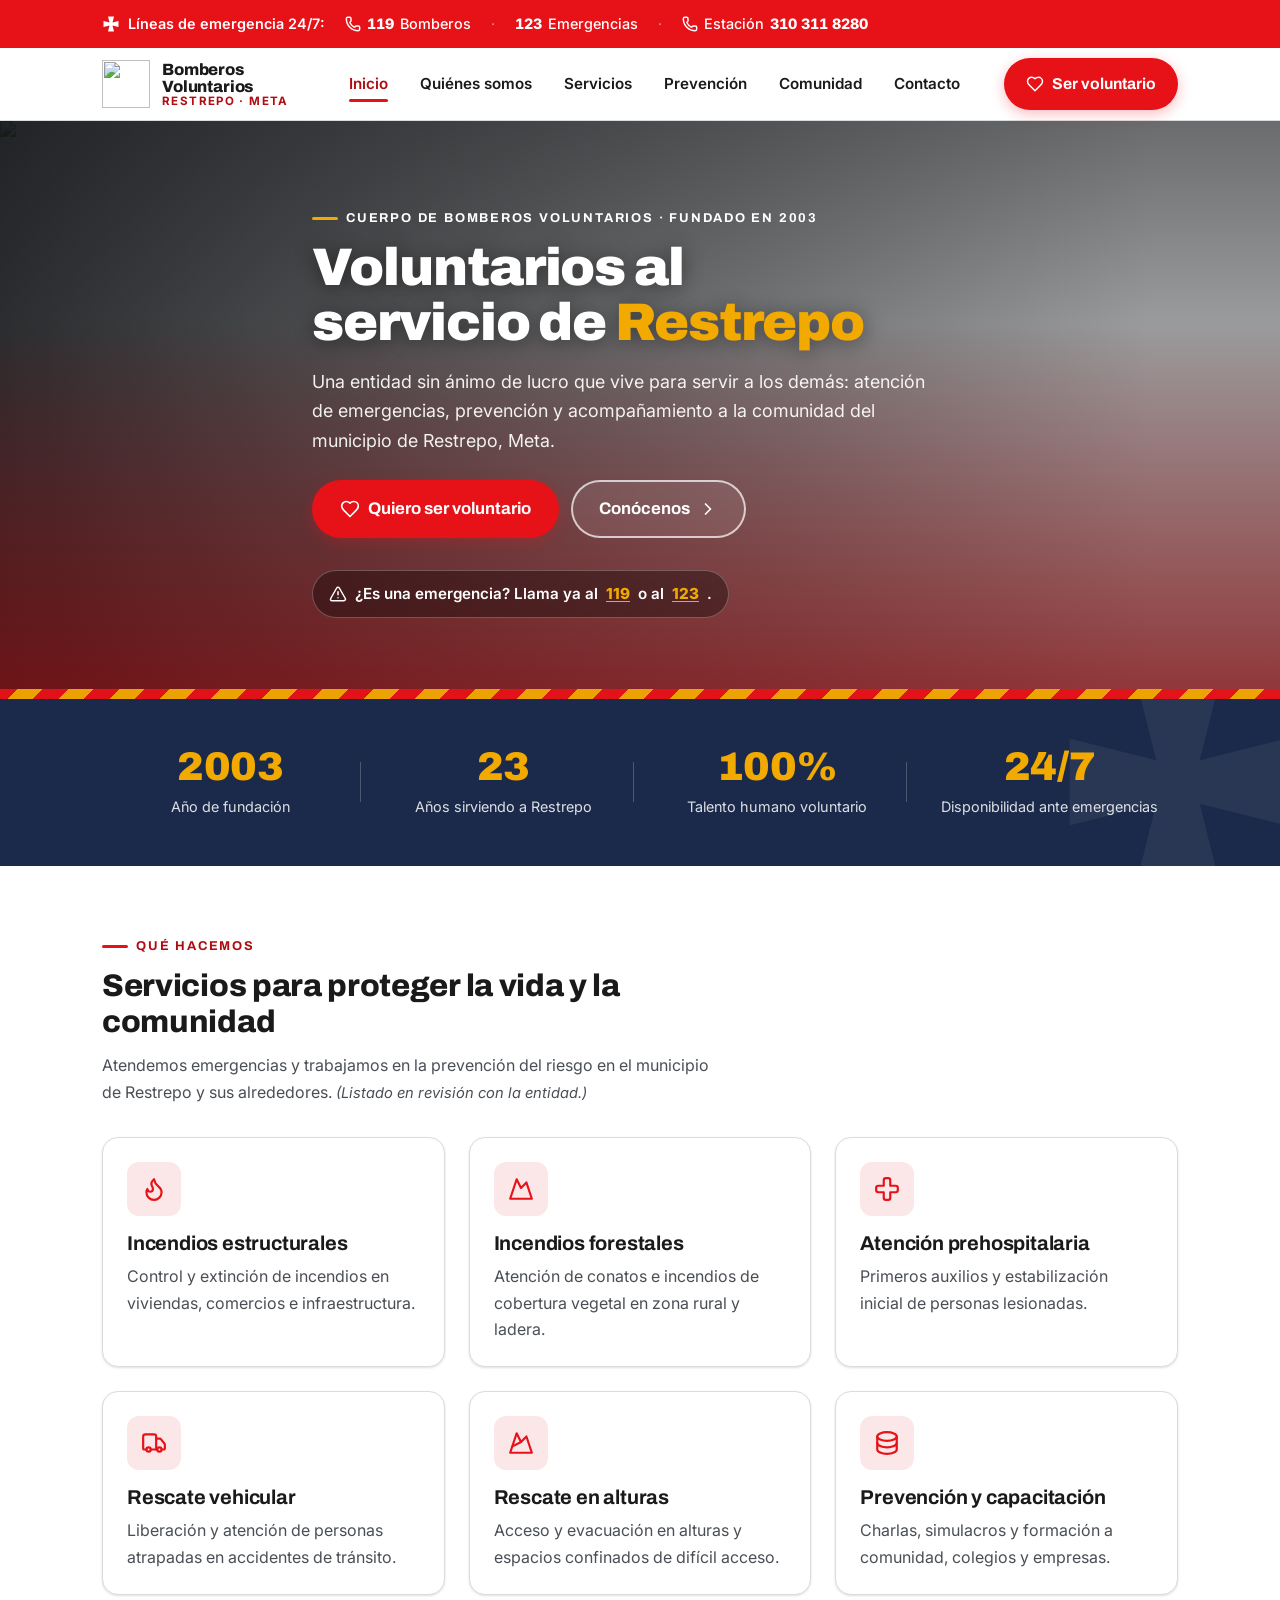
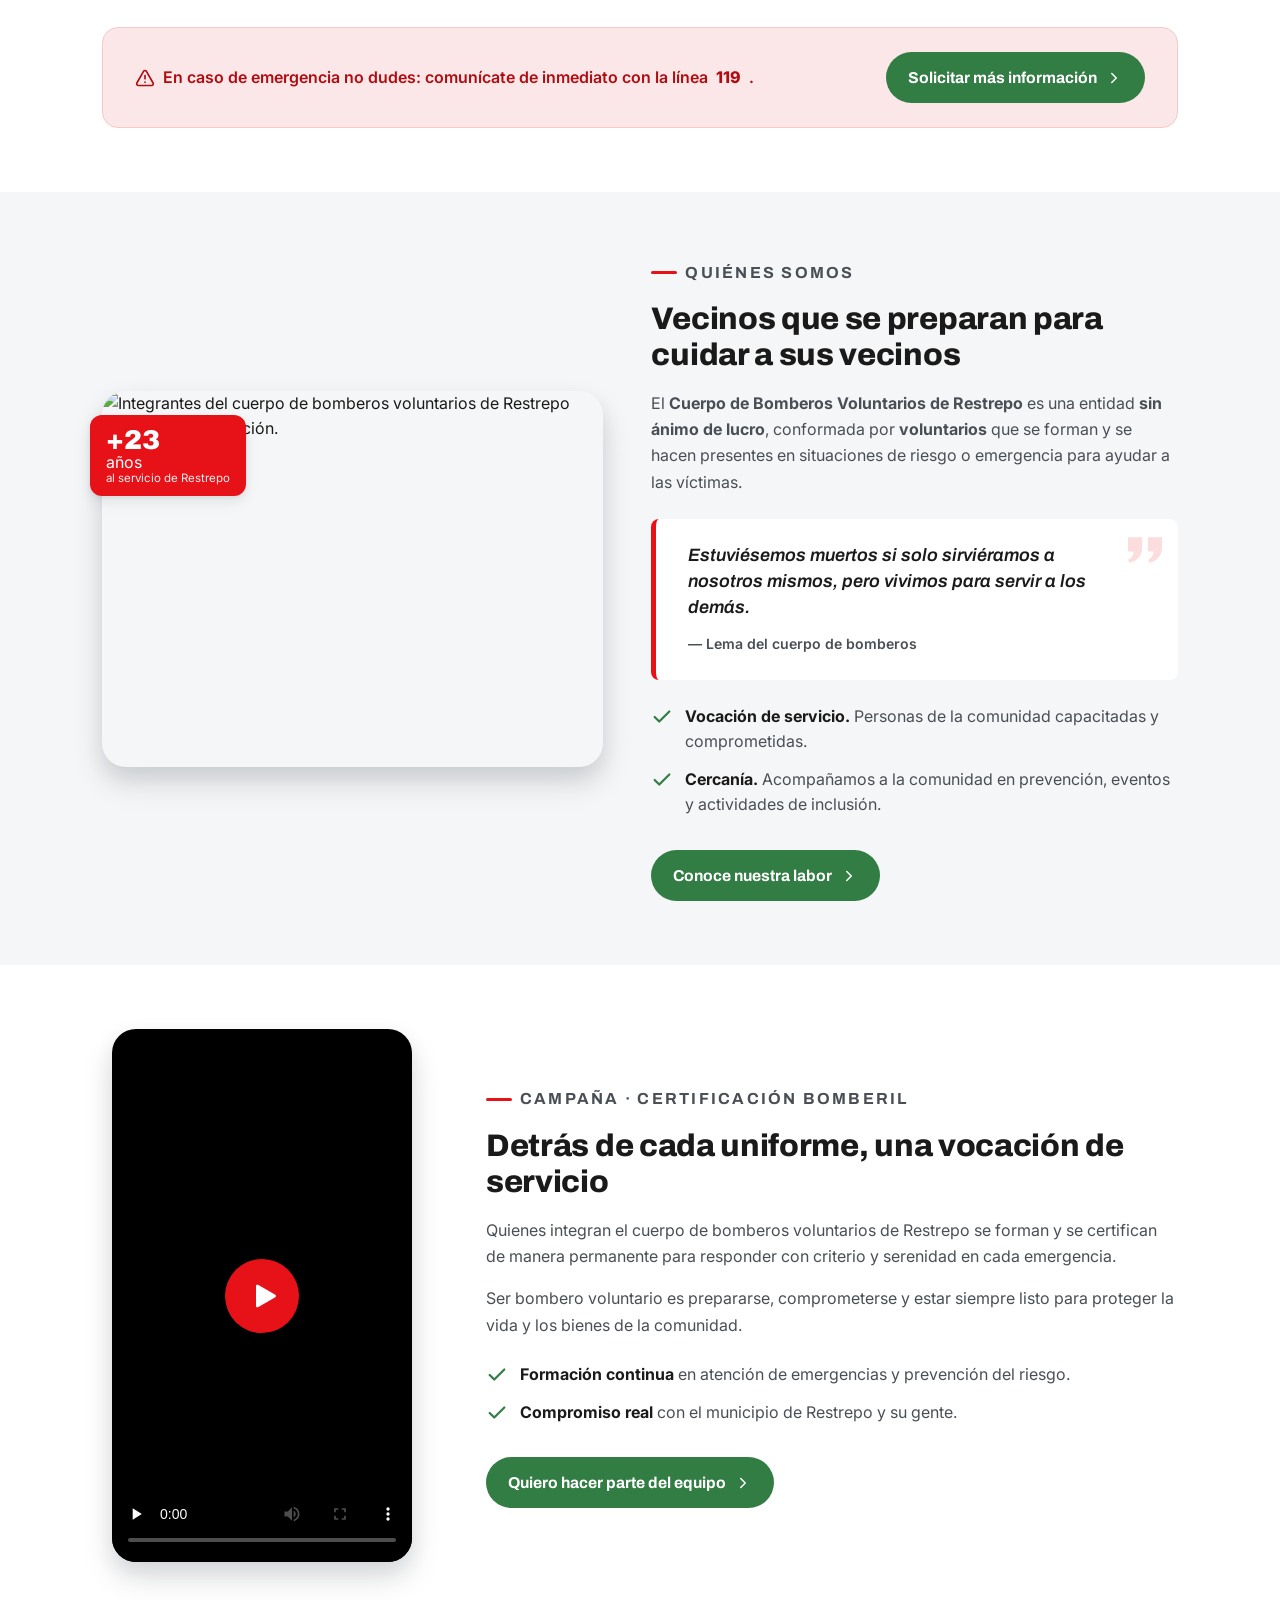
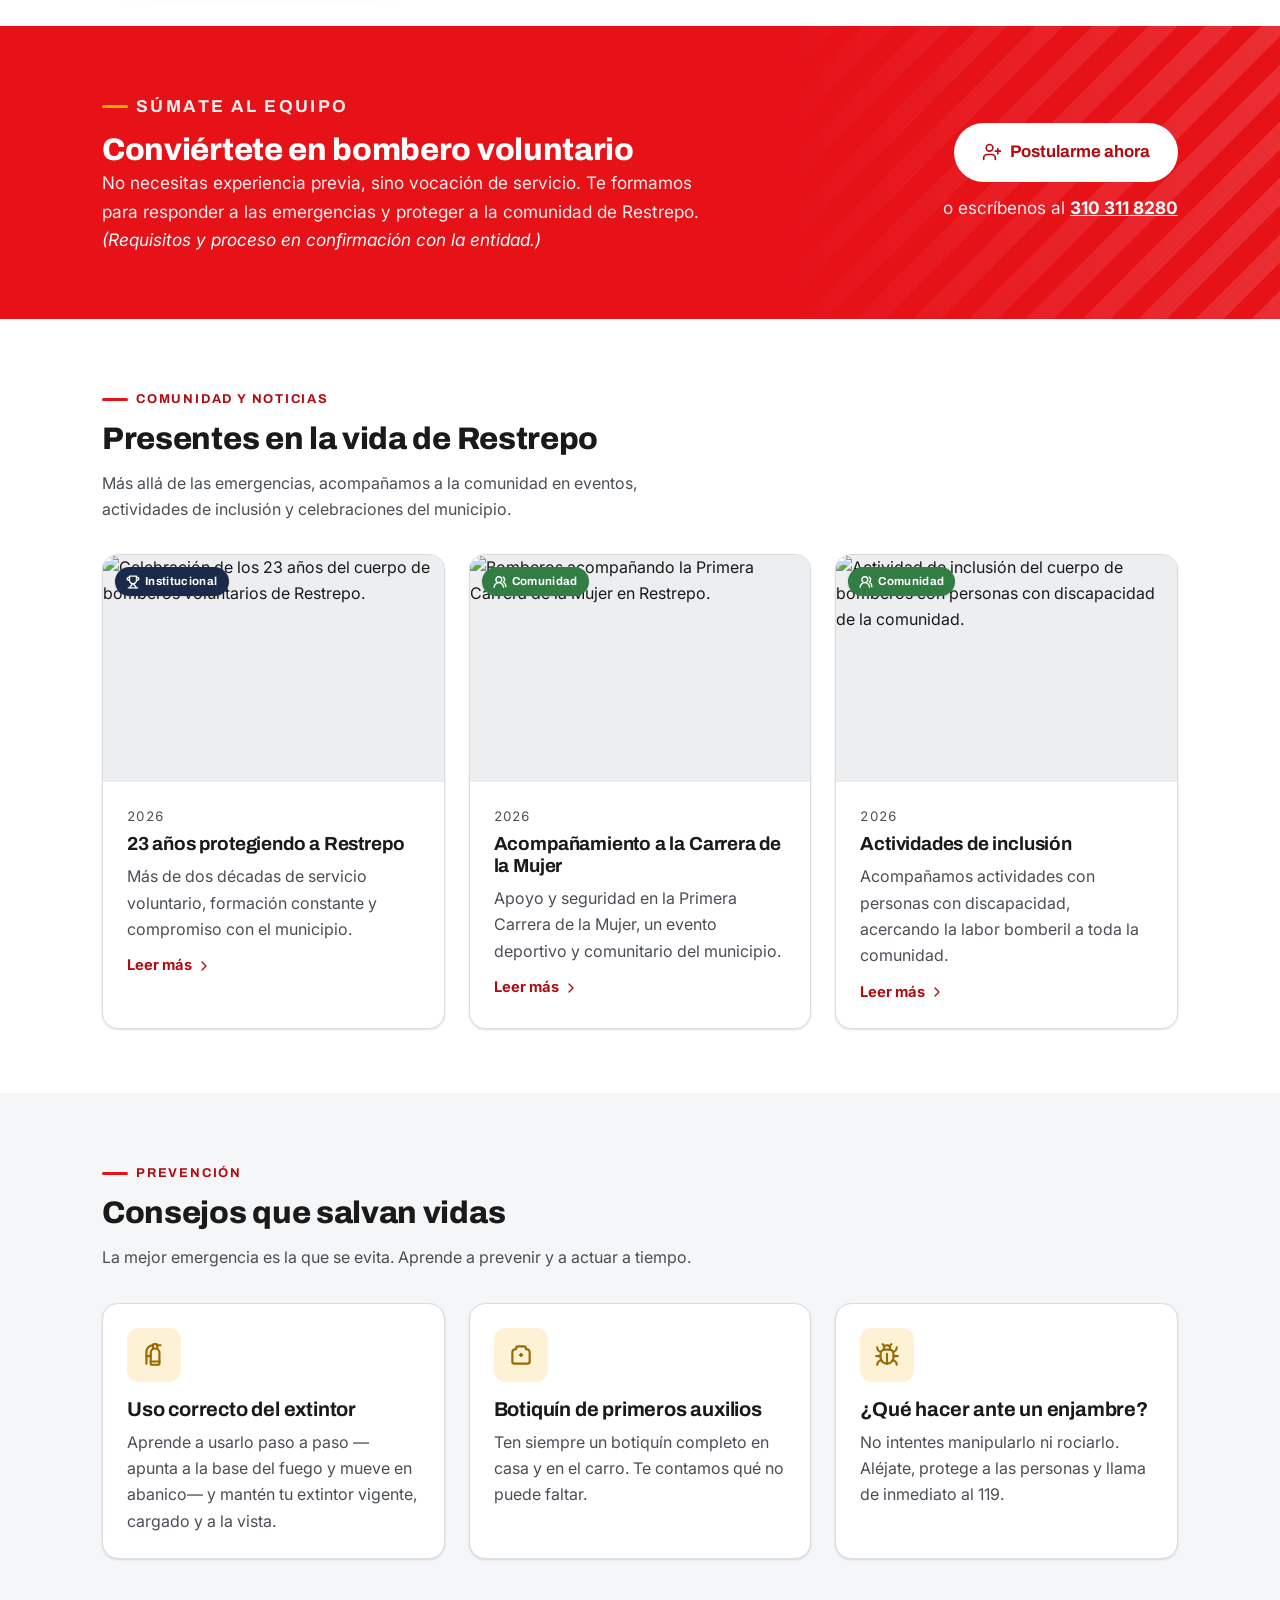
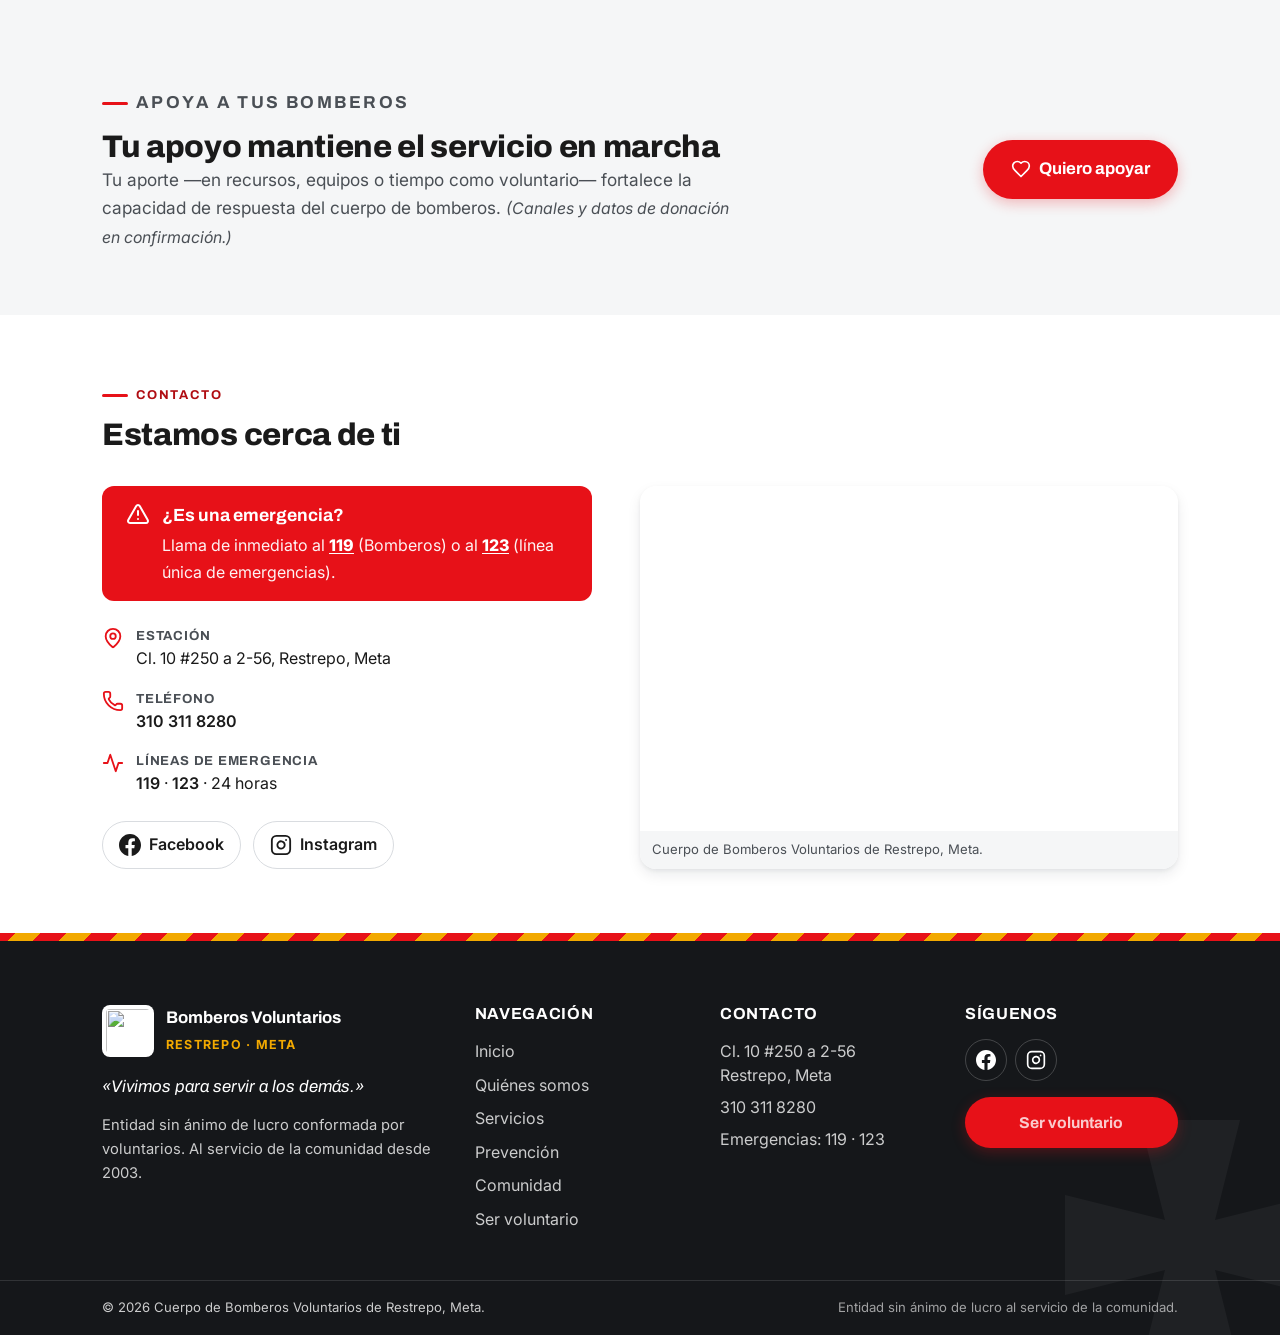
==== commit c6a94db4: "Nav: evita el salto de linea de 'Quienes somos' y sube el breakpoint del menu a 1080px; quita la men" ====
--- a/web/index.html
+++ b/web/index.html
@@ -315,10 +315,6 @@
             </li>
             <li>
               <svg class="ico ico--check" width="22" height="22" viewBox="0 0 24 24" fill="none" stroke="currentColor" stroke-width="2.4" stroke-linecap="round" stroke-linejoin="round" aria-hidden="true"><path d="M20 6 9 17l-5-5"/></svg>
-              <span><strong>Transparencia.</strong> El municipio destina una sobretasa bomberil del <strong>7%</strong> del impuesto de industria y comercio para fortalecer al cuerpo de bomberos.</span>
-            </li>
-            <li>
-              <svg class="ico ico--check" width="22" height="22" viewBox="0 0 24 24" fill="none" stroke="currentColor" stroke-width="2.4" stroke-linecap="round" stroke-linejoin="round" aria-hidden="true"><path d="M20 6 9 17l-5-5"/></svg>
               <span><strong>Cercanía.</strong> Acompañamos a la comunidad en prevención, eventos y actividades de inclusión.</span>
             </li>
           </ul>
@@ -508,9 +504,8 @@
         <div class="cta-band__text">
           <p class="kicker">Apoya a tus bomberos</p>
           <h2>Tu apoyo mantiene el servicio en marcha</h2>
-          <p>Además de la sobretasa bomberil del <strong>7%</strong> que recauda el municipio, tu aporte —en recursos,
-            equipos o tiempo como voluntario— fortalece la capacidad de respuesta del cuerpo de bomberos.
-            <span class="muted-note">(Canales y datos de donación en confirmación.)</span></p>
+          <p>Tu aporte —en recursos, equipos o tiempo como voluntario— fortalece la capacidad de respuesta
+            del cuerpo de bomberos. <span class="muted-note">(Canales y datos de donación en confirmación.)</span></p>
         </div>
         <div class="cta-band__actions">
           <a class="btn btn--primary btn--lg" href="#contacto">
@@ -632,7 +627,7 @@
     <div class="site-footer__bar">
       <div class="container site-footer__bar-inner">
         <p>© <span id="year">2026</span> Cuerpo de Bomberos Voluntarios de Restrepo, Meta.</p>
-        <p class="site-footer__transparency">Financiado en parte por la sobretasa bomberil del 7% del impuesto de industria y comercio.</p>
+        <p class="site-footer__transparency">Entidad sin ánimo de lucro al servicio de la comunidad.</p>
       </div>
     </div>
   </footer>
--- a/web/assets/css/styles.css
+++ b/web/assets/css/styles.css
@@ -193,6 +193,7 @@
 .nav__link {
   display: inline-block; padding: 8px 12px; border-radius: var(--radius-md);
   color: var(--color-text); font-weight: 600; font-size: .95rem;
+  white-space: nowrap;
   position: relative; text-decoration: none;
   transition: color var(--dur-fast) var(--ease-out), background var(--dur-fast) var(--ease-out);
 }
@@ -221,8 +222,8 @@
 }
 .nav__scrim.is-visible { opacity: 1; }
 
-/* Mobile nav */
-@media (max-width: 959px) {
+/* Mobile nav (hamburguesa hasta 1079px: hay muchos ítems para caber antes) */
+@media (max-width: 1079px) {
   .nav__toggle { order: 2; }
   .nav__menu {
     position: fixed; top: 0; right: 0; bottom: 0;
@@ -242,7 +243,7 @@
   .nav__link[aria-current="page"]::after { display: none; }
   .nav__cta { margin: var(--space-3) 0 0; width: 100%; justify-content: center; }
 }
-@media (min-width: 960px) {
+@media (min-width: 1080px) {
   .nav__toggle { display: none; }
   .nav__close { display: none; }
   .nav__menu { transform: none !important; }
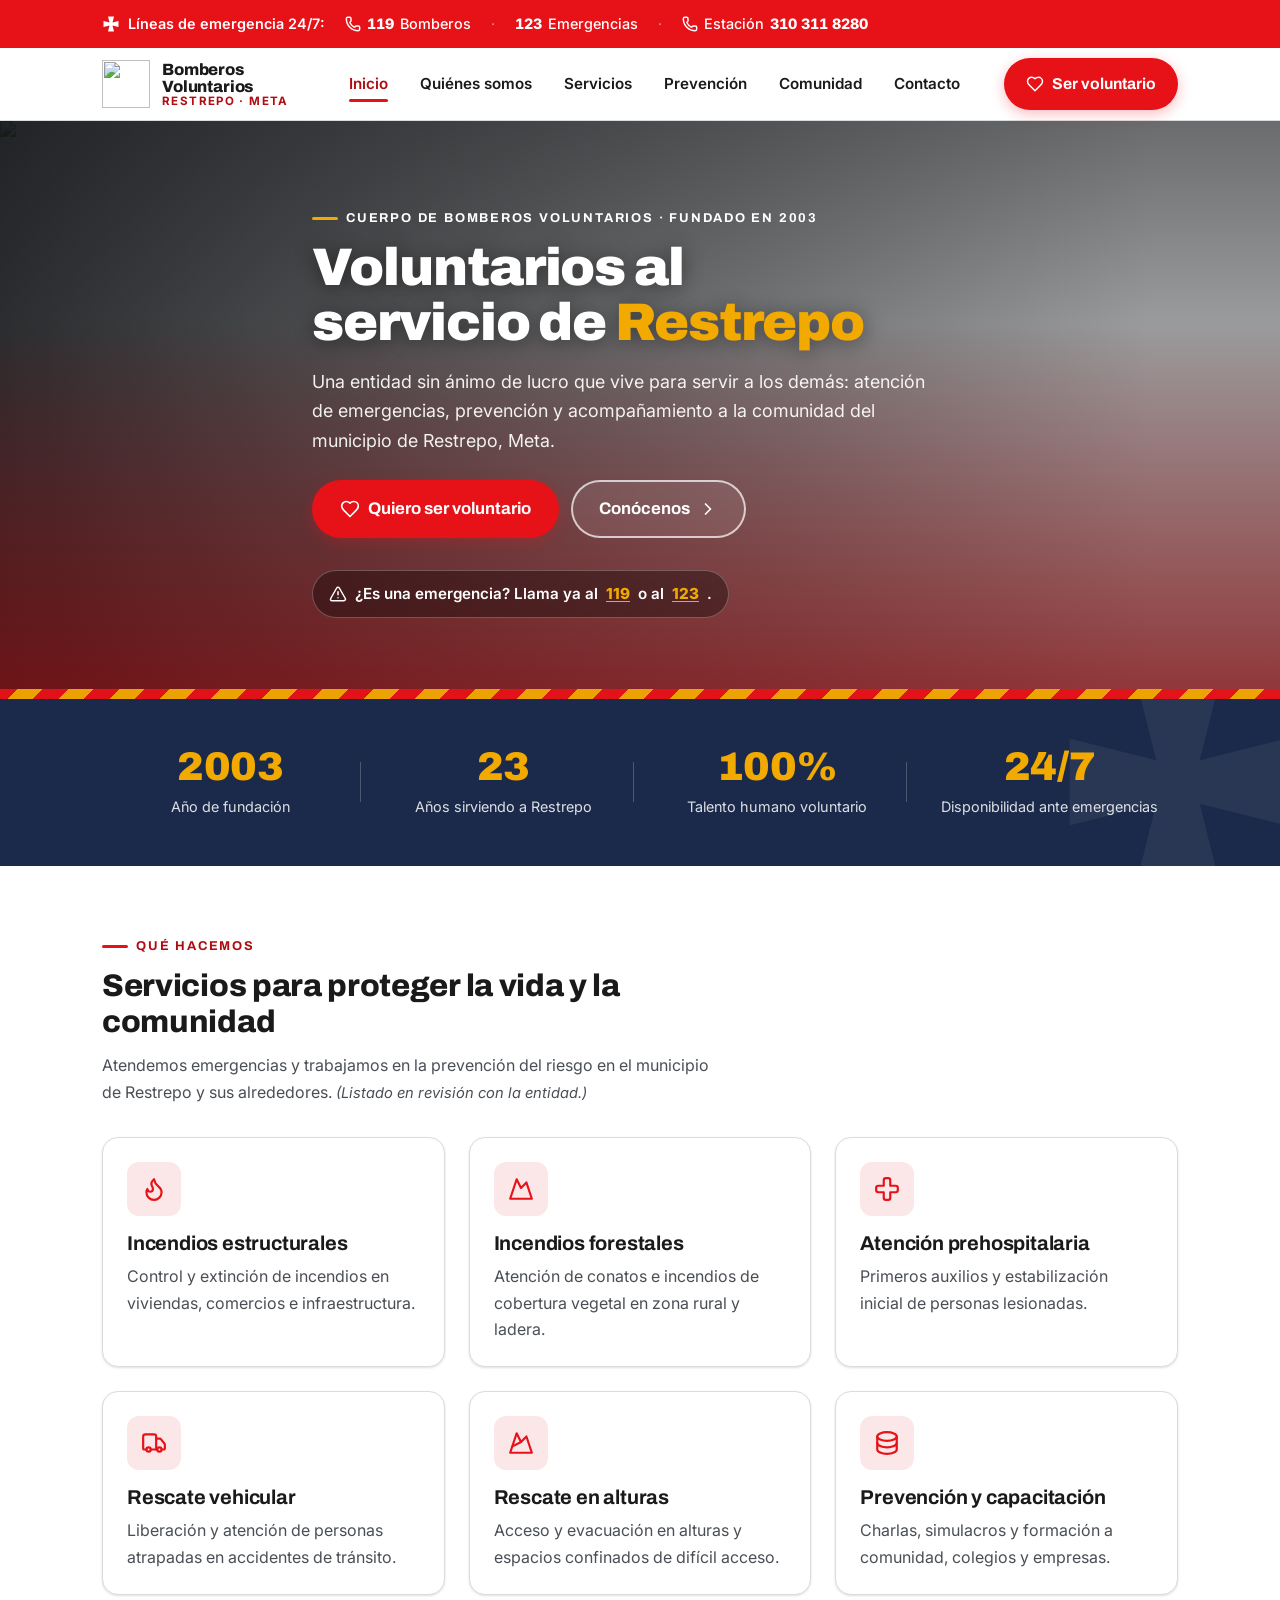
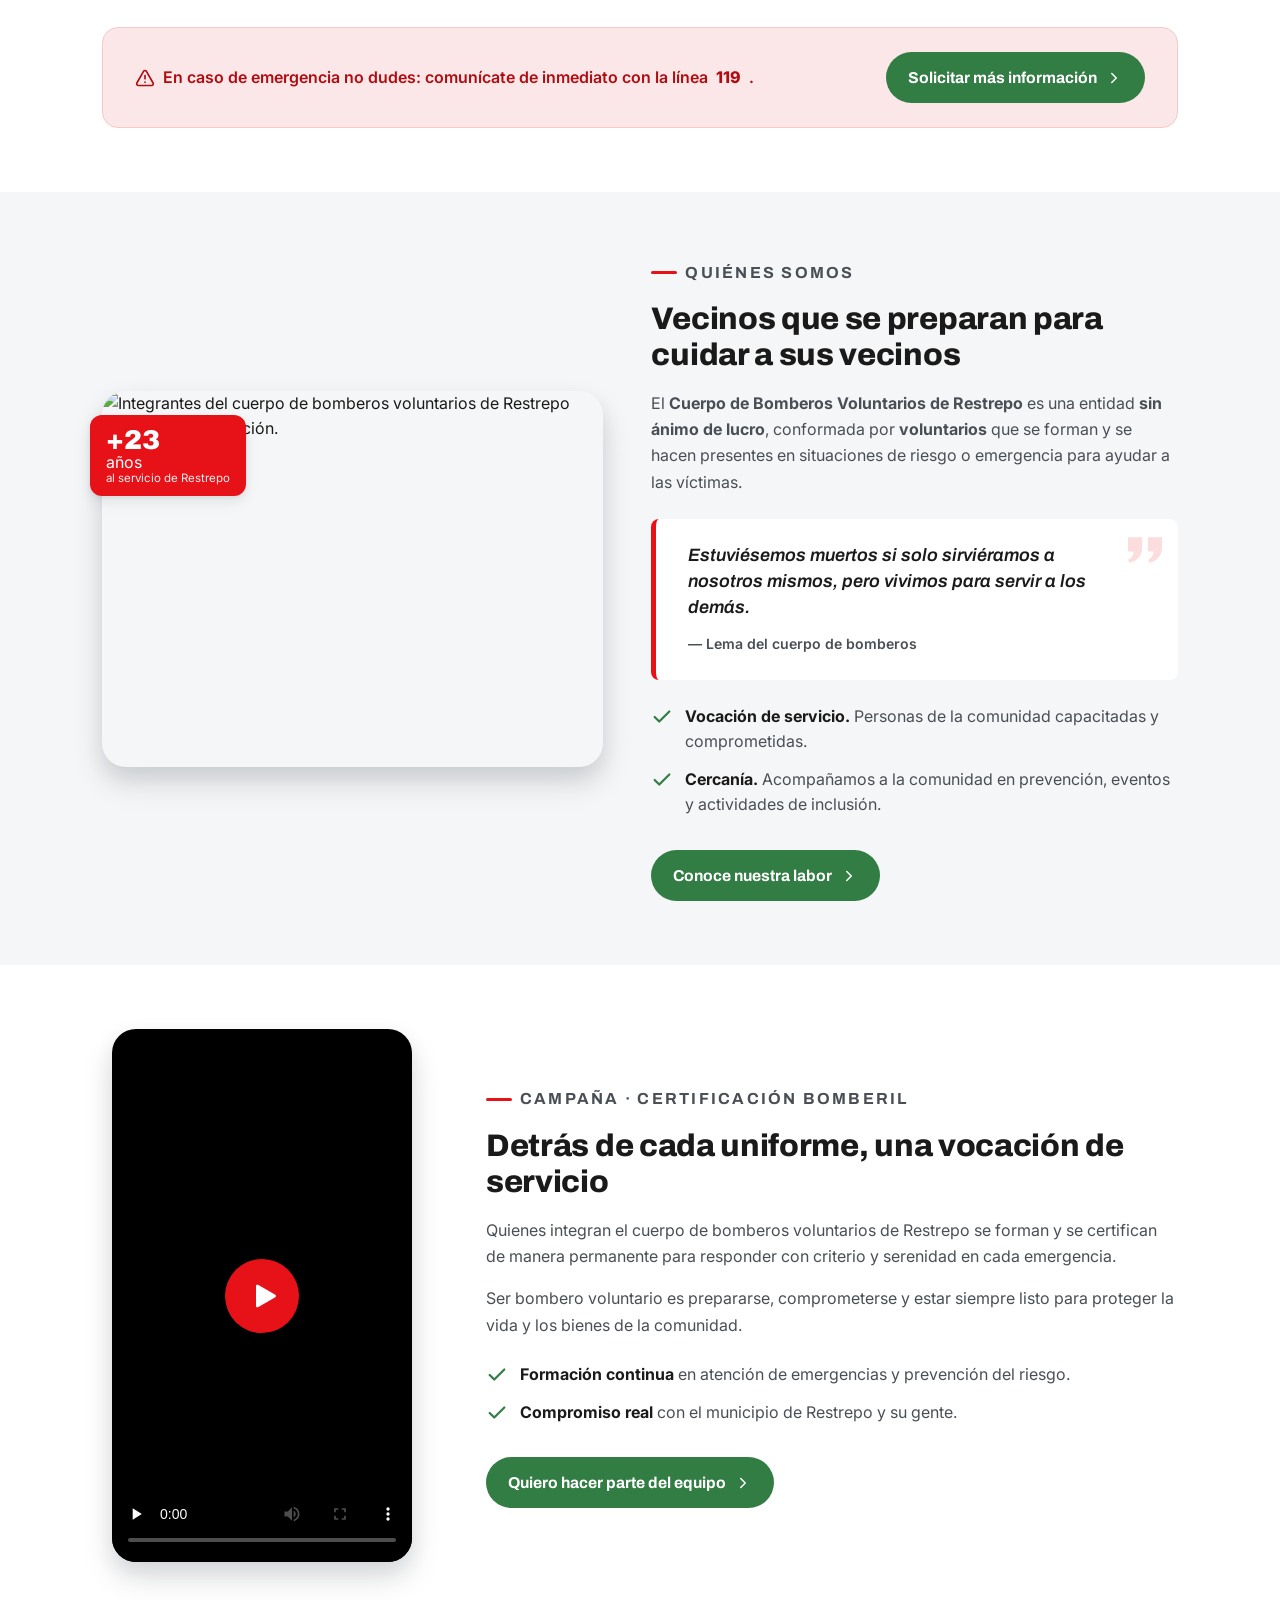
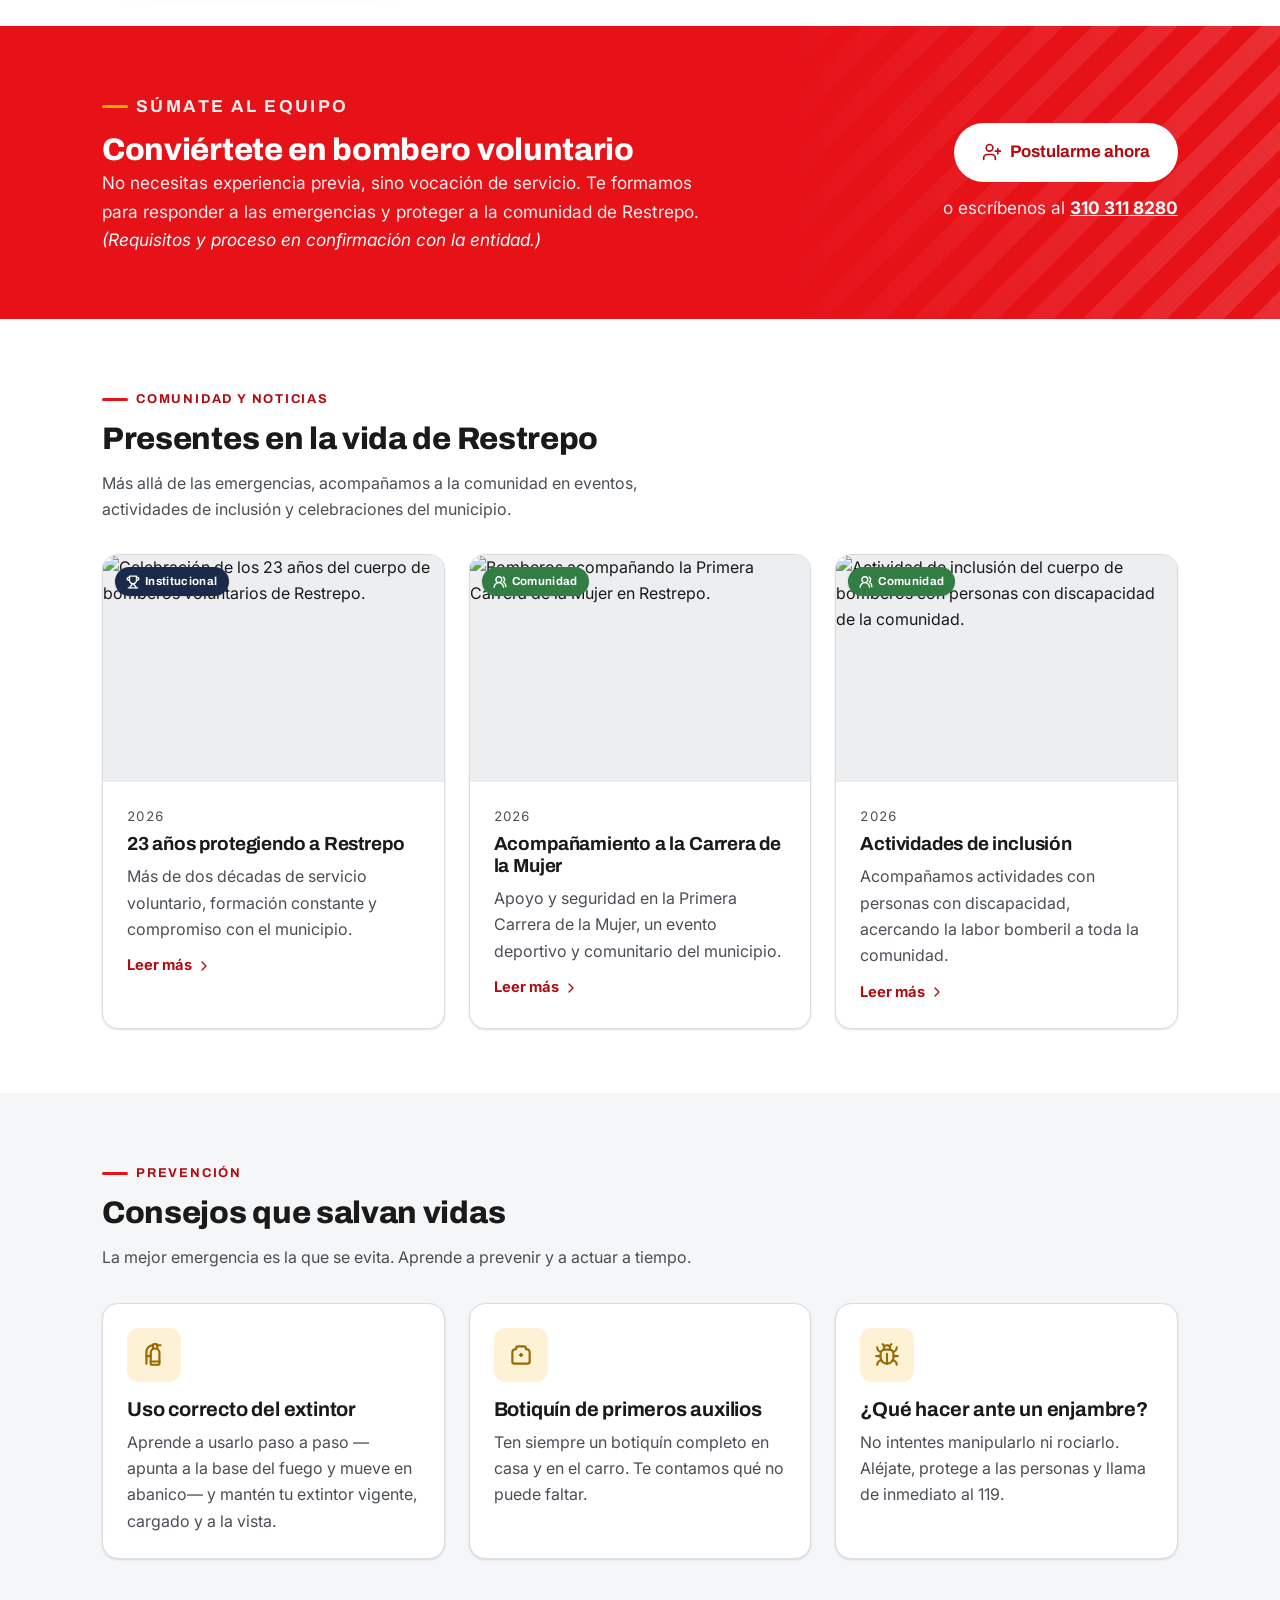
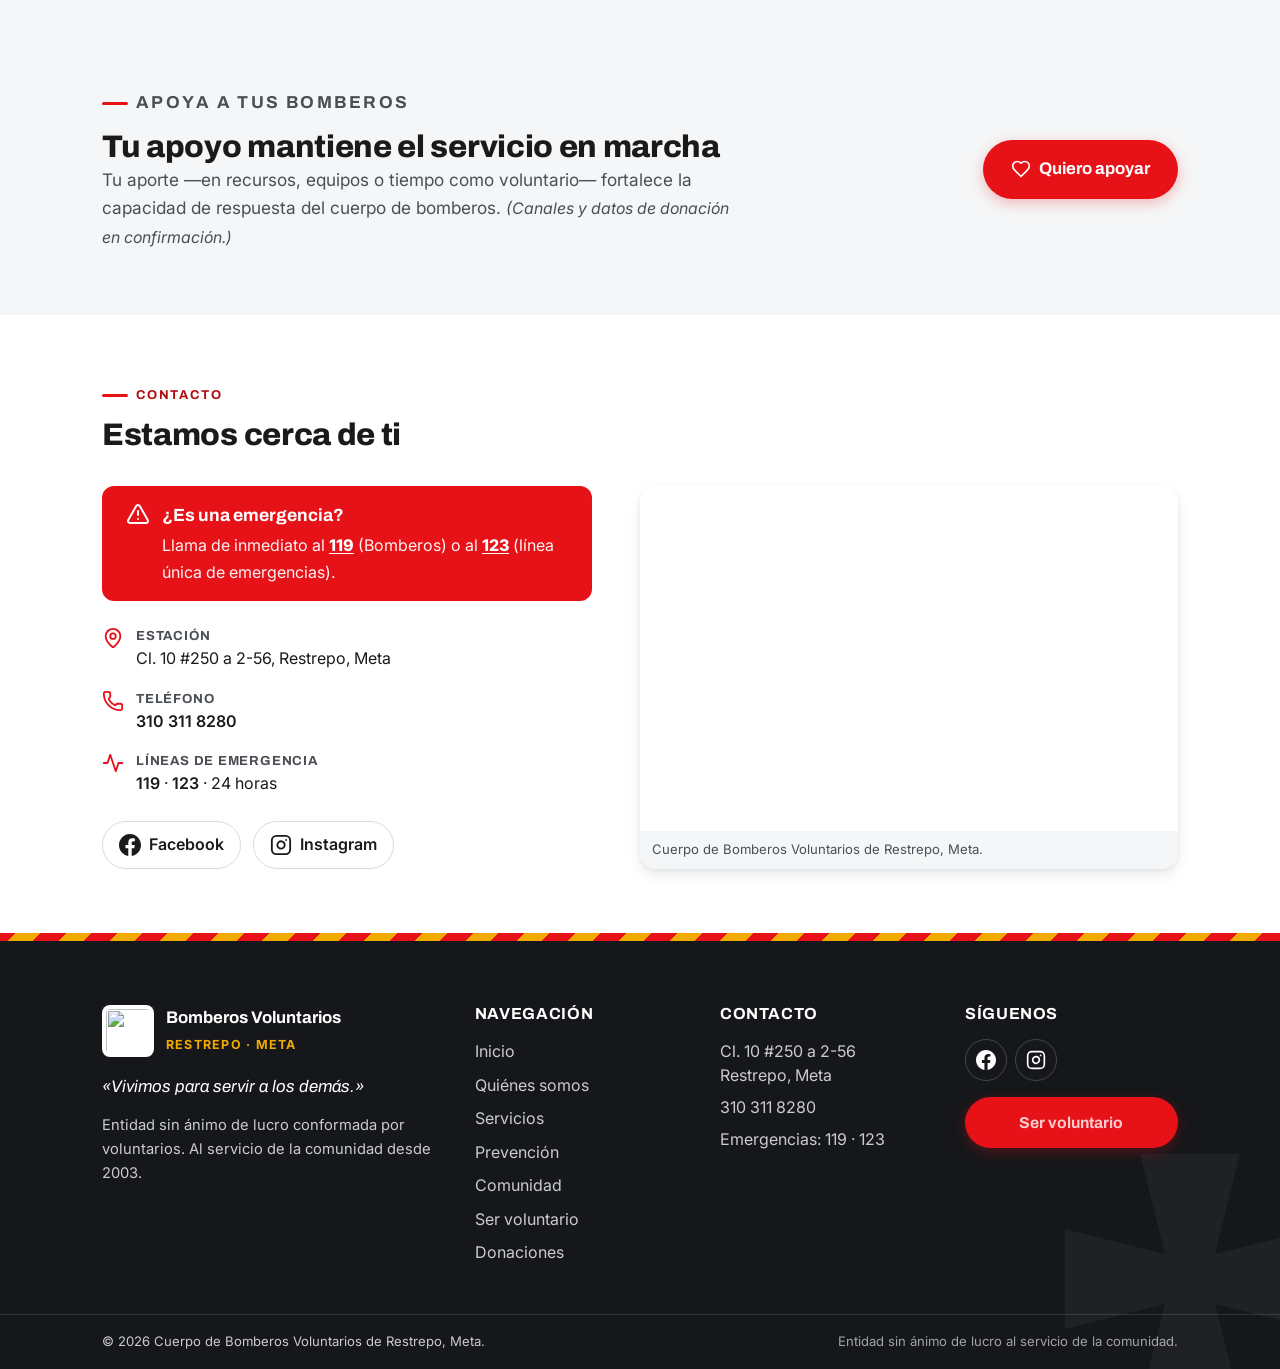
==== commit 981784ec: "Anade paginas internas estaticas: quienes-somos, servicios, voluntariado, donaciones, prevencion, co" ====
--- a/web/index.html
+++ b/web/index.html
@@ -111,7 +111,7 @@
     <!-- Navbar -->
     <header class="site-header" id="site-header">
       <div class="container site-header__inner">
-        <a class="brand" href="#inicio" aria-label="Inicio — Bomberos Voluntarios de Restrepo">
+        <a class="brand" href="index.html" aria-label="Inicio — Bomberos Voluntarios de Restrepo">
           <img class="brand__logo"
             src="https://res.cloudinary.com/dxpt1bcki/image/upload/f_auto,q_auto,w_120,c_fit/v1/bomberos-restrepo/loogo-bomberos-sin-fondo"
             alt="" width="56" height="56" decoding="async" aria-hidden="true" />
@@ -132,14 +132,14 @@
               <svg width="26" height="26" viewBox="0 0 24 24" fill="none" stroke="currentColor" stroke-width="2.2" stroke-linecap="round" stroke-linejoin="round" aria-hidden="true"><path d="M18 6 6 18M6 6l12 12"/></svg>
             </button>
             <ul class="nav__list">
-              <li><a class="nav__link" href="#inicio" aria-current="page">Inicio</a></li>
-              <li><a class="nav__link" href="#quienes-somos">Quiénes somos</a></li>
-              <li><a class="nav__link" href="#servicios">Servicios</a></li>
-              <li><a class="nav__link" href="#prevencion">Prevención</a></li>
-              <li><a class="nav__link" href="#comunidad">Comunidad</a></li>
-              <li><a class="nav__link" href="#contacto">Contacto</a></li>
+              <li><a class="nav__link" href="index.html" aria-current="page">Inicio</a></li>
+              <li><a class="nav__link" href="quienes-somos.html">Quiénes somos</a></li>
+              <li><a class="nav__link" href="servicios.html">Servicios</a></li>
+              <li><a class="nav__link" href="prevencion.html">Prevención</a></li>
+              <li><a class="nav__link" href="comunidad.html">Comunidad</a></li>
+              <li><a class="nav__link" href="contacto.html">Contacto</a></li>
             </ul>
-            <a class="btn btn--primary nav__cta" href="#voluntariado">
+            <a class="btn btn--primary nav__cta" href="voluntariado.html">
               <svg class="ico" width="18" height="18" viewBox="0 0 24 24" fill="none" stroke="currentColor" stroke-width="2" stroke-linecap="round" stroke-linejoin="round" aria-hidden="true"><path d="M19 14c1.49-1.46 3-3.21 3-5.5A5.5 5.5 0 0 0 16.5 3c-1.76 0-3 .5-4.5 2-1.5-1.5-2.74-2-4.5-2A5.5 5.5 0 0 0 2 8.5c0 2.3 1.5 4.05 3 5.5l7 7Z"/></svg>
             Ser voluntario</a>
           </div>
@@ -172,10 +172,10 @@
         <p class="hero__lede">Una entidad sin ánimo de lucro que vive para servir a los demás:
           atención de emergencias, prevención y acompañamiento a la comunidad del municipio de Restrepo, Meta.</p>
         <div class="hero__actions">
-          <a class="btn btn--primary btn--lg" href="#voluntariado">
+          <a class="btn btn--primary btn--lg" href="voluntariado.html">
             <svg class="ico" width="20" height="20" viewBox="0 0 24 24" fill="none" stroke="currentColor" stroke-width="2" stroke-linecap="round" stroke-linejoin="round" aria-hidden="true"><path d="M19 14c1.49-1.46 3-3.21 3-5.5A5.5 5.5 0 0 0 16.5 3c-1.76 0-3 .5-4.5 2-1.5-1.5-2.74-2-4.5-2A5.5 5.5 0 0 0 2 8.5c0 2.3 1.5 4.05 3 5.5l7 7Z"/></svg>
           Quiero ser voluntario</a>
-          <a class="btn btn--ghost-light btn--lg" href="#quienes-somos">
+          <a class="btn btn--ghost-light btn--lg" href="quienes-somos.html">
             Conócenos
             <svg class="ico" width="20" height="20" viewBox="0 0 24 24" fill="none" stroke="currentColor" stroke-width="2" stroke-linecap="round" stroke-linejoin="round" aria-hidden="true"><path d="m9 18 6-6-6-6"/></svg>
           </a>
@@ -269,7 +269,7 @@
             <svg class="ico" width="20" height="20" viewBox="0 0 24 24" fill="none" stroke="currentColor" stroke-width="2" stroke-linecap="round" stroke-linejoin="round" aria-hidden="true"><path d="m21.73 18-8-14a2 2 0 0 0-3.48 0l-8 14A2 2 0 0 0 4 21h16a2 2 0 0 0 1.73-3Z"/><path d="M12 9v4"/><path d="M12 17h.01"/></svg>
             En caso de emergencia no dudes: comunícate de inmediato con la línea <strong>119</strong>.
           </p>
-          <a class="btn btn--secondary" href="#contacto">Solicitar más información
+          <a class="btn btn--secondary" href="contacto.html">Solicitar más información
             <svg class="ico" width="18" height="18" viewBox="0 0 24 24" fill="none" stroke="currentColor" stroke-width="2" stroke-linecap="round" stroke-linejoin="round" aria-hidden="true"><path d="m9 18 6-6-6-6"/></svg>
           </a>
         </div>
@@ -319,7 +319,7 @@
             </li>
           </ul>
 
-          <a class="btn btn--secondary" href="#comunidad">Conoce nuestra labor
+          <a class="btn btn--secondary" href="comunidad.html">Conoce nuestra labor
             <svg class="ico" width="18" height="18" viewBox="0 0 24 24" fill="none" stroke="currentColor" stroke-width="2" stroke-linecap="round" stroke-linejoin="round" aria-hidden="true"><path d="m9 18 6-6-6-6"/></svg>
           </a>
         </div>
@@ -360,7 +360,7 @@
               <span><strong>Compromiso real</strong> con el municipio de Restrepo y su gente.</span>
             </li>
           </ul>
-          <a class="btn btn--secondary" href="#voluntariado">Quiero hacer parte del equipo
+          <a class="btn btn--secondary" href="voluntariado.html">Quiero hacer parte del equipo
             <svg class="ico" width="18" height="18" viewBox="0 0 24 24" fill="none" stroke="currentColor" stroke-width="2" stroke-linecap="round" stroke-linejoin="round" aria-hidden="true"><path d="m9 18 6-6-6-6"/></svg>
           </a>
         </div>
@@ -378,7 +378,7 @@
             emergencias y proteger a la comunidad de Restrepo. <span class="muted-light">(Requisitos y proceso en confirmación con la entidad.)</span></p>
         </div>
         <div class="cta-band__actions">
-          <a class="btn btn--on-red btn--lg" href="#contacto">
+          <a class="btn btn--on-red btn--lg" href="voluntariado.html">
             <svg class="ico" width="20" height="20" viewBox="0 0 24 24" fill="none" stroke="currentColor" stroke-width="2" stroke-linecap="round" stroke-linejoin="round" aria-hidden="true"><path d="M16 21v-2a4 4 0 0 0-4-4H6a4 4 0 0 0-4 4v2"/><circle cx="9" cy="7" r="4"/><path d="M22 11h-6"/><path d="M19 8v6"/></svg>
           Postularme ahora</a>
           <p class="cta-band__note">o escríbenos al <a href="tel:+573103118280">310 311 8280</a></p>
@@ -398,7 +398,7 @@
 
         <ul class="grid grid--posts">
           <li class="card card--post reveal">
-            <a class="card__link" href="#comunidad">
+            <a class="card__link" href="comunidad.html">
               <div class="card__media">
                 <img src="https://res.cloudinary.com/dxpt1bcki/image/upload/f_auto,q_auto,w_640,ar_3:2,c_fill,g_auto/v1/bomberos-restrepo/23-anos-de-bomberos"
                   alt="Celebración de los 23 años del cuerpo de bomberos voluntarios de Restrepo."
@@ -419,7 +419,7 @@
           </li>
 
           <li class="card card--post reveal" data-reveal-delay="60">
-            <a class="card__link" href="#comunidad">
+            <a class="card__link" href="comunidad.html">
               <div class="card__media">
                 <img src="https://res.cloudinary.com/dxpt1bcki/image/upload/f_auto,q_auto,w_640,ar_3:2,c_fill,g_auto/v1/bomberos-restrepo/acompanamiento-primera-carrera-de-la-mujer-mujer"
                   alt="Bomberos acompañando la Primera Carrera de la Mujer en Restrepo."
@@ -440,7 +440,7 @@
           </li>
 
           <li class="card card--post reveal" data-reveal-delay="120">
-            <a class="card__link" href="#comunidad">
+            <a class="card__link" href="comunidad.html">
               <div class="card__media">
                 <img src="https://res.cloudinary.com/dxpt1bcki/video/upload/q_auto,w_640,ar_3:2,c_fill,so_4/v1/bomberos-restrepo/actividad-personas-con-discapacidad-en-bomberos.jpg"
                   alt="Actividad de inclusión del cuerpo de bomberos con personas con discapacidad de la comunidad."
@@ -508,7 +508,7 @@
             del cuerpo de bomberos. <span class="muted-note">(Canales y datos de donación en confirmación.)</span></p>
         </div>
         <div class="cta-band__actions">
-          <a class="btn btn--primary btn--lg" href="#contacto">
+          <a class="btn btn--primary btn--lg" href="donaciones.html">
             <svg class="ico" width="20" height="20" viewBox="0 0 24 24" fill="none" stroke="currentColor" stroke-width="2" stroke-linecap="round" stroke-linejoin="round" aria-hidden="true"><path d="M19 14c1.49-1.46 3-3.21 3-5.5A5.5 5.5 0 0 0 16.5 3c-1.76 0-3 .5-4.5 2-1.5-1.5-2.74-2-4.5-2A5.5 5.5 0 0 0 2 8.5c0 2.3 1.5 4.05 3 5.5l7 7Z"/></svg>
           Quiero apoyar</a>
         </div>
@@ -592,12 +592,13 @@
       <nav class="site-footer__col" aria-label="Enlaces del sitio">
         <h2 class="site-footer__title">Navegación</h2>
         <ul>
-          <li><a href="#inicio">Inicio</a></li>
-          <li><a href="#quienes-somos">Quiénes somos</a></li>
-          <li><a href="#servicios">Servicios</a></li>
-          <li><a href="#prevencion">Prevención</a></li>
-          <li><a href="#comunidad">Comunidad</a></li>
-          <li><a href="#voluntariado">Ser voluntario</a></li>
+          <li><a href="index.html">Inicio</a></li>
+          <li><a href="quienes-somos.html">Quiénes somos</a></li>
+          <li><a href="servicios.html">Servicios</a></li>
+          <li><a href="prevencion.html">Prevención</a></li>
+          <li><a href="comunidad.html">Comunidad</a></li>
+          <li><a href="voluntariado.html">Ser voluntario</a></li>
+          <li><a href="donaciones.html">Donaciones</a></li>
         </ul>
       </nav>
 
@@ -620,7 +621,7 @@
             <svg width="20" height="20" viewBox="0 0 24 24" fill="none" stroke="currentColor" stroke-width="2" stroke-linecap="round" stroke-linejoin="round" aria-hidden="true"><rect width="20" height="20" x="2" y="2" rx="5" ry="5"/><path d="M16 11.37A4 4 0 1 1 12.63 8 4 4 0 0 1 16 11.37z"/><line x1="17.5" x2="17.51" y1="6.5" y2="6.5"/></svg>
           </a>
         </div>
-        <a class="btn btn--primary btn--block" href="#voluntariado">Ser voluntario</a>
+        <a class="btn btn--primary btn--block" href="voluntariado.html">Ser voluntario</a>
       </div>
     </div>
 
--- a/web/assets/css/styles.css
+++ b/web/assets/css/styles.css
@@ -637,6 +637,104 @@
 }
 
 /* ============================================================
+   PÁGINAS INTERNAS (hero compacto, breadcrumbs, formularios, pasos, galería, FAQ)
+   ============================================================ */
+.page-hero { position: relative; isolation: isolate; color: #fff; overflow: hidden; background: var(--color-navy); }
+.page-hero__media { position: absolute; inset: 0; z-index: -2; }
+.page-hero__media img { width: 100%; height: 100%; object-fit: cover; object-position: center 35%; }
+.page-hero__overlay { position: absolute; inset: 0; z-index: -1; background: linear-gradient(180deg, rgba(15,17,20,.72) 0%, rgba(15,17,20,.5) 40%, rgba(120,9,12,.82) 100%), linear-gradient(90deg, rgba(15,17,20,.7), rgba(15,17,20,.1) 70%); }
+.page-hero__chevrons { position: absolute; left: 0; right: 0; bottom: 0; height: 8px; background-image: var(--chevron-band); z-index: 0; }
+.page-hero__inner { position: relative; z-index: 1; padding-block: clamp(var(--space-7), 7vw, var(--space-8)); max-width: 760px; }
+.page-hero h1 { color: #fff; font-size: clamp(1.9rem, 1.2rem + 3vw, 2.8rem); line-height: 1.08; letter-spacing: -.02em; margin-bottom: var(--space-3); text-wrap: balance; text-shadow: 0 2px 18px rgba(0,0,0,.4); }
+.page-hero__lede { color: rgba(255,255,255,.92); font-size: clamp(1rem, .96rem + .3vw, 1.12rem); max-width: 60ch; }
+
+.breadcrumbs { font-size: .85rem; }
+.breadcrumbs ol { display: flex; flex-wrap: wrap; align-items: center; gap: 6px; padding-block: var(--space-3); }
+.breadcrumbs a { color: var(--color-text-muted); }
+.breadcrumbs a:hover { color: var(--color-primary-hover); }
+.breadcrumbs [aria-current] { color: var(--color-text); font-weight: 600; }
+.breadcrumbs li:not(:last-child)::after { content: "/"; margin-left: 6px; color: var(--color-border); }
+
+/* Texto largo */
+.prose { max-width: 72ch; }
+.prose p { margin-bottom: var(--space-4); color: var(--color-text); }
+.prose h2 { margin: var(--space-7) 0 var(--space-3); }
+.prose h3 { margin: var(--space-5) 0 var(--space-2); }
+.prose ul.bullets { list-style: disc; padding-left: 1.3em; display: grid; gap: 6px; margin-bottom: var(--space-4); color: var(--color-text-muted); }
+.prose a { color: var(--color-primary-hover); text-decoration: underline; text-underline-offset: 2px; }
+
+/* Aviso/info */
+.info-card { background: var(--color-surface); border: 1px solid var(--color-border); border-left: 5px solid var(--color-primary); border-radius: var(--radius-lg); padding: var(--space-5); }
+.info-card h2, .info-card h3 { margin-bottom: var(--space-2); }
+.info-card p { color: var(--color-text-muted); }
+
+/* Formularios */
+.form { max-width: 640px; }
+.form__row { display: grid; gap: 0 var(--space-4); }
+@media (min-width: 600px) { .form__row--2 { grid-template-columns: 1fr 1fr; gap: 0 var(--space-4); } }
+.field { display: grid; gap: 6px; margin-bottom: var(--space-4); }
+.field > label { font-weight: 600; font-size: .95rem; color: var(--color-text); }
+.field .req { color: var(--color-error); }
+.field input, .field select, .field textarea {
+  width: 100%; min-height: 48px; padding: 12px 14px; font: inherit; font-size: 16px;
+  color: var(--color-text); background: #fff;
+  border: 1.5px solid var(--color-border); border-radius: var(--radius-md);
+  transition: border-color var(--dur-fast) var(--ease-out), box-shadow var(--dur-fast) var(--ease-out);
+}
+.field textarea { min-height: 130px; resize: vertical; }
+.field input:focus-visible, .field select:focus-visible, .field textarea:focus-visible {
+  border-color: var(--color-focus); outline: none; box-shadow: 0 0 0 3px rgba(27,42,74,.16);
+}
+.field__help { font-size: .82rem; color: var(--color-text-muted); }
+.field--check { display: flex; gap: var(--space-2); align-items: flex-start; margin-top: var(--space-2); }
+.field--check input { min-height: 0; width: 20px; height: 20px; margin-top: 2px; flex: none; }
+.field--check label { font-weight: 400; font-size: .9rem; color: var(--color-text-muted); }
+.form__note { font-size: .85rem; color: var(--color-text-muted); margin-top: var(--space-3); display: inline-flex; gap: var(--space-2); align-items: flex-start; }
+
+/* Proceso por pasos */
+.steps { display: grid; gap: var(--space-4); }
+@media (min-width: 640px) { .steps { grid-template-columns: repeat(2, 1fr); } }
+@media (min-width: 980px) { .steps { grid-template-columns: repeat(4, 1fr); } }
+.step-card { background: #fff; border: 1px solid var(--color-border); border-radius: var(--radius-xl); padding: var(--space-5); box-shadow: var(--shadow-1); }
+.step-card__num { display: inline-grid; place-items: center; width: 40px; height: 40px; border-radius: 50%; background: var(--color-primary); color: #fff; font-family: var(--font-head); font-weight: 800; margin-bottom: var(--space-3); }
+.step-card h3 { font-size: 1.05rem; margin-bottom: 6px; }
+.step-card p { color: var(--color-text-muted); font-size: .92rem; }
+
+/* Checklist (requisitos, en qué se invierte, etc.) */
+.checklist { display: grid; gap: var(--space-3); }
+@media (min-width: 700px) { .checklist--2 { grid-template-columns: 1fr 1fr; gap: var(--space-3) var(--space-5); } }
+.checklist li { display: flex; gap: var(--space-3); align-items: flex-start; }
+.checklist .ico { color: var(--color-secondary); margin-top: 2px; flex: none; }
+.checklist strong { color: var(--color-text); }
+.checklist span { color: var(--color-text-muted); }
+
+/* Galería */
+.gallery-grid { display: grid; grid-template-columns: repeat(2, 1fr); gap: var(--space-2); }
+@media (min-width: 700px) { .gallery-grid { grid-template-columns: repeat(3, 1fr); gap: var(--space-3); } }
+.gallery-item { display: block; aspect-ratio: 1 / 1; border-radius: var(--radius-lg); overflow: hidden; background: var(--color-surface-2); box-shadow: var(--shadow-1); }
+.gallery-item img { width: 100%; height: 100%; object-fit: cover; transition: transform var(--dur-slow) var(--ease-out); }
+.gallery-item:hover img, .gallery-item:focus-visible img { transform: scale(1.06); }
+
+/* FAQ / detalles desplegables */
+.faq { display: grid; gap: var(--space-3); max-width: 760px; }
+.faq details { background: #fff; border: 1px solid var(--color-border); border-radius: var(--radius-lg); padding: var(--space-4) var(--space-5); }
+.faq summary { font-family: var(--font-head); font-weight: 700; cursor: pointer; list-style: none; display: flex; justify-content: space-between; gap: var(--space-3); align-items: center; }
+.faq summary::-webkit-details-marker { display: none; }
+.faq summary::after { content: "+"; font-size: 1.5rem; color: var(--color-primary); line-height: 1; }
+.faq details[open] summary::after { content: "\2212"; }
+.faq details > p { margin-top: var(--space-3); color: var(--color-text-muted); }
+
+/* Donaciones: dato copiable */
+.copybox { display: flex; flex-wrap: wrap; align-items: center; justify-content: space-between; gap: var(--space-3); background: var(--color-surface); border: 1px solid var(--color-border); border-radius: var(--radius-md); padding: var(--space-3) var(--space-4); }
+.copybox__val { font-variant-numeric: tabular-nums; font-weight: 700; font-family: var(--font-head); }
+.copybox__label { display: block; font-size: .78rem; text-transform: uppercase; letter-spacing: .06em; color: var(--color-text-muted); }
+
+/* Mensaje de éxito de formulario */
+.form-success { display: none; }
+.form-success.is-visible { display: block; }
+.form.is-sent { display: none; }
+
+/* ============================================================
    COMPACTO EN MÓVIL (overrides finales para teléfono)
    ============================================================ */
 /* Servicios "Qué hacemos": 2 columnas (2×3) con tarjetas más pequeñas */
